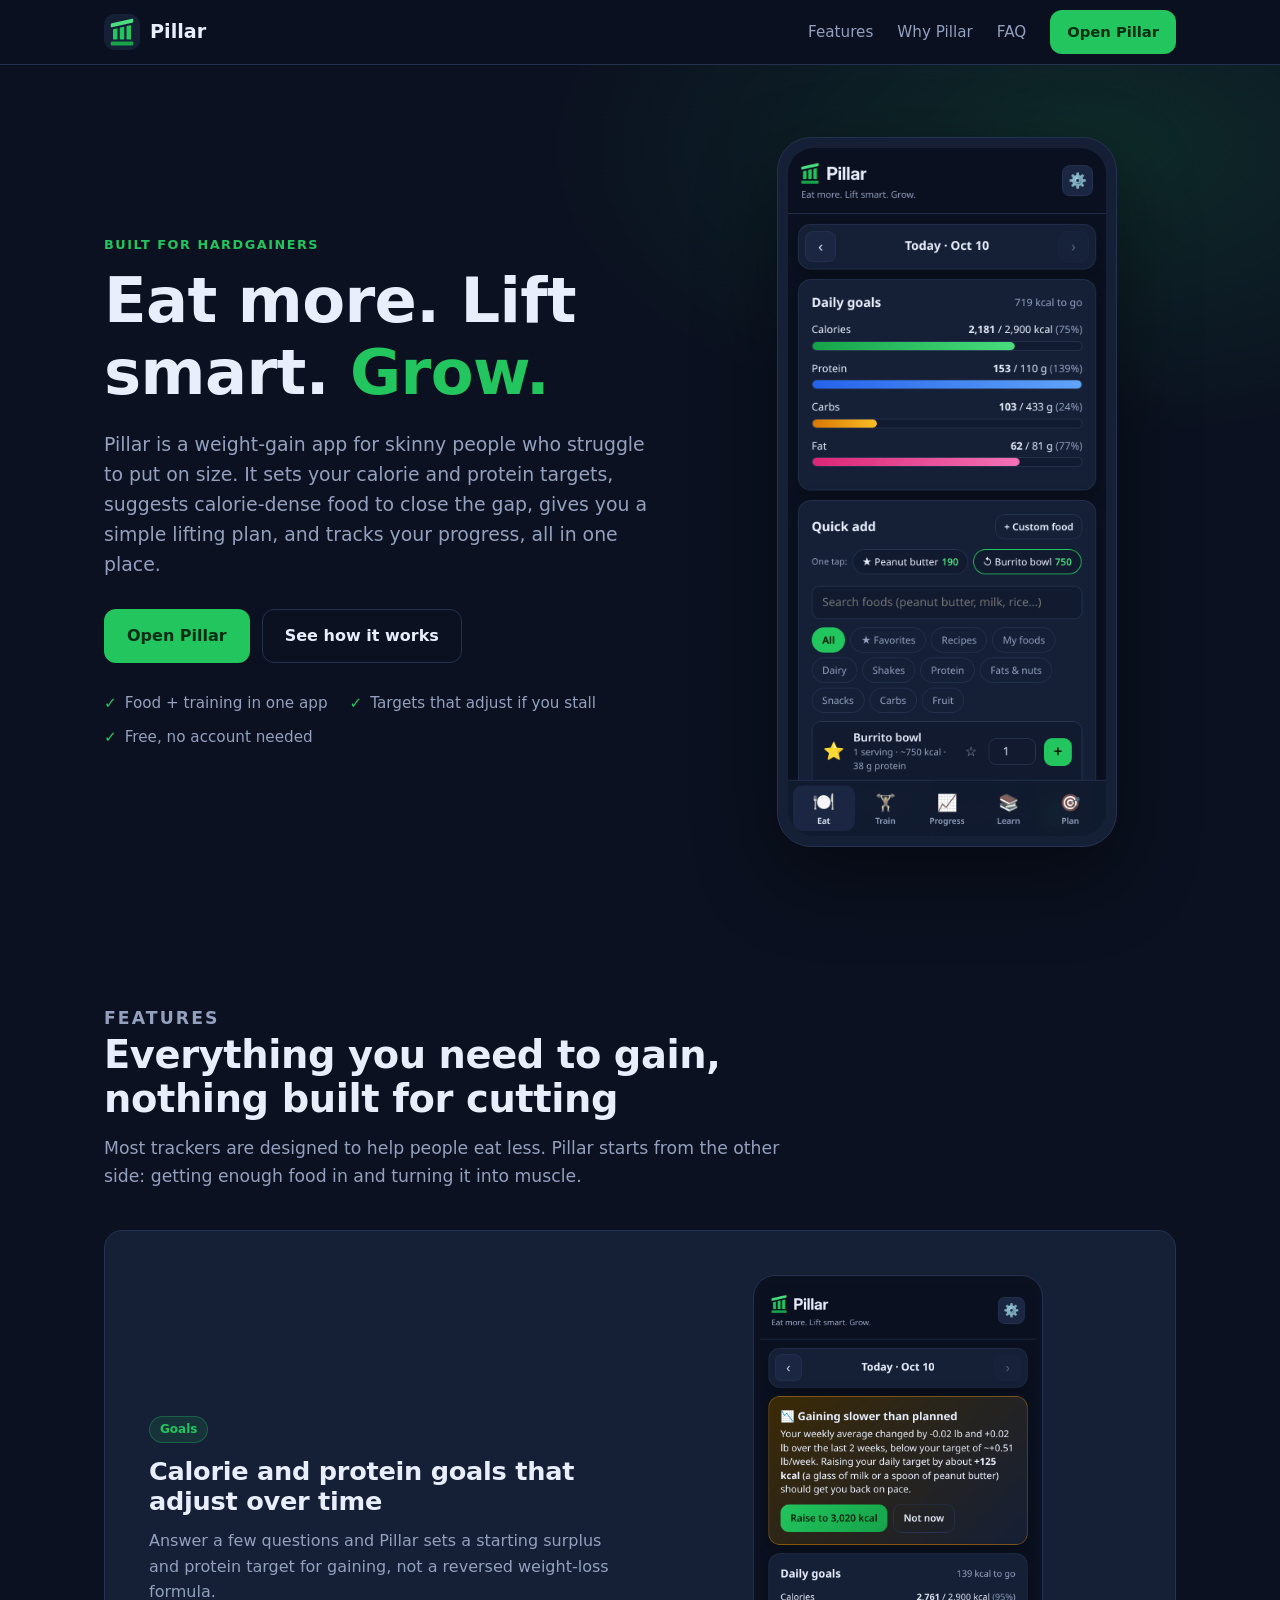
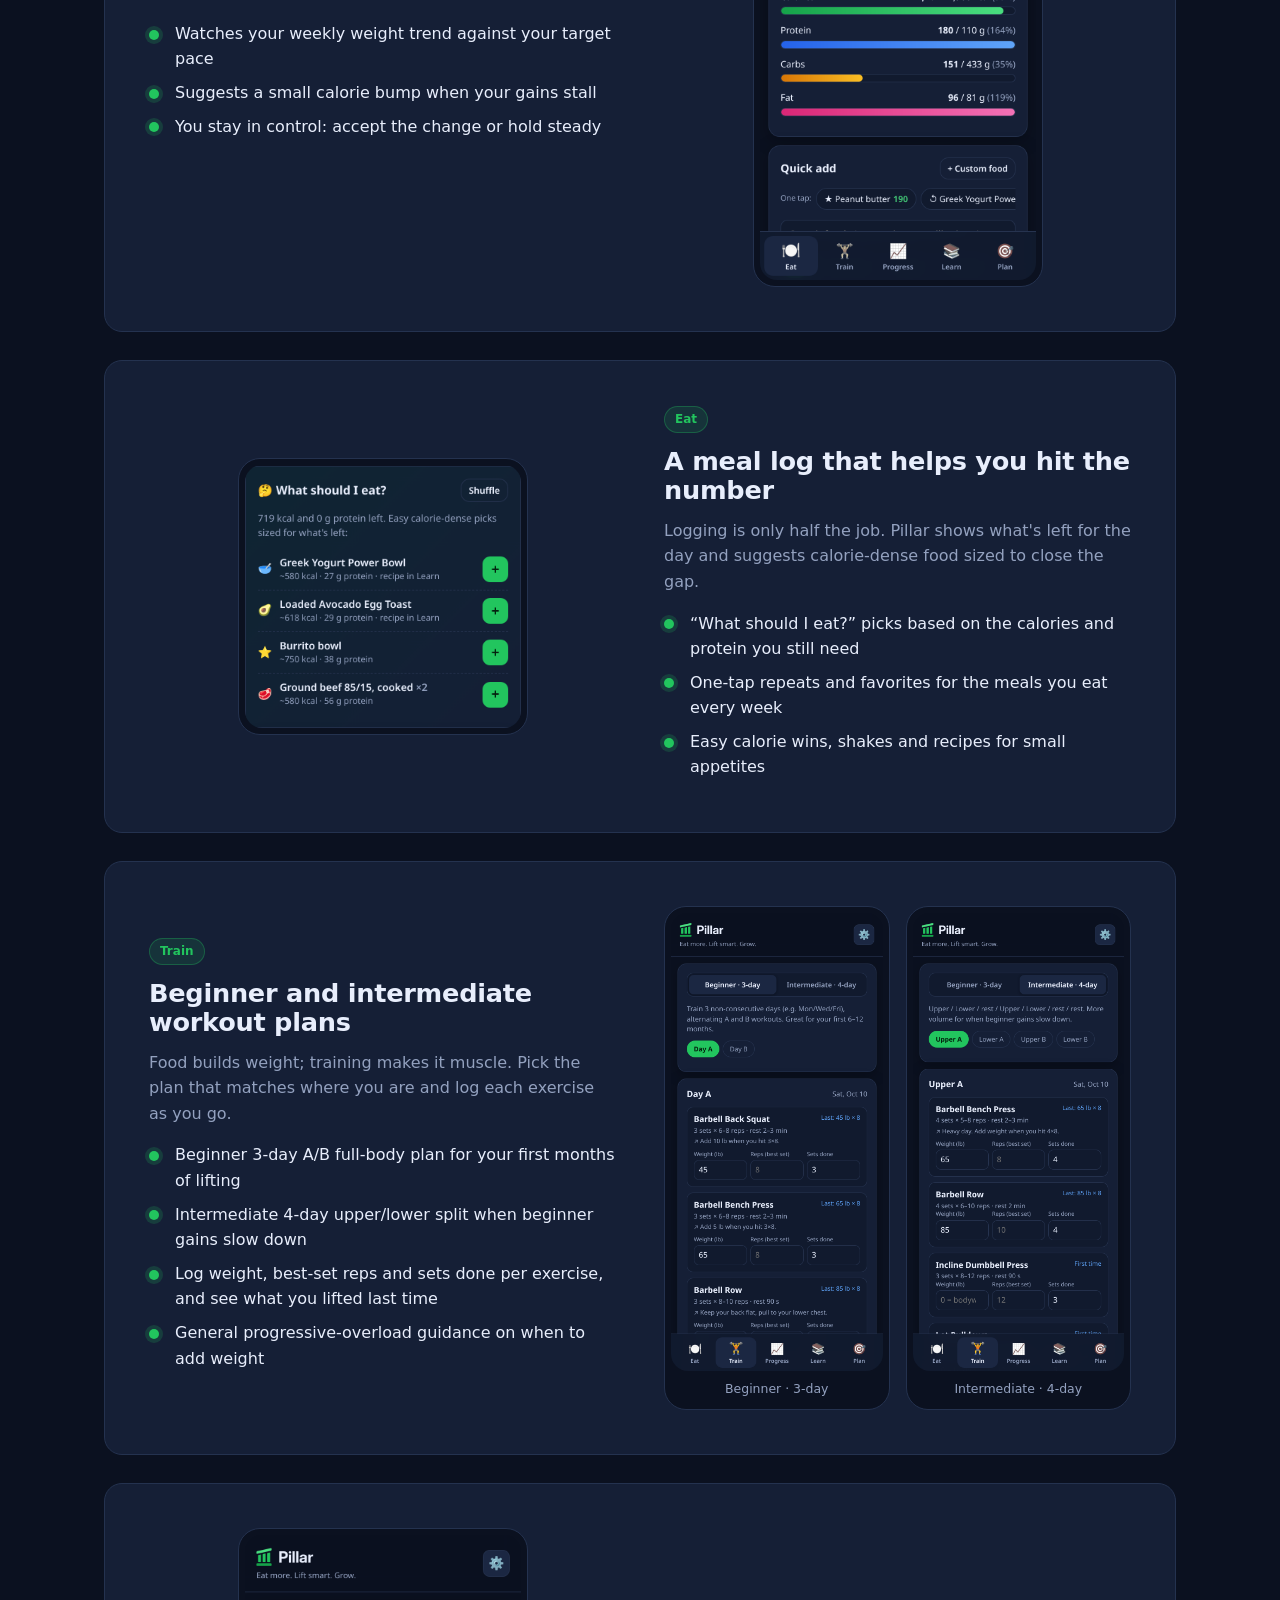
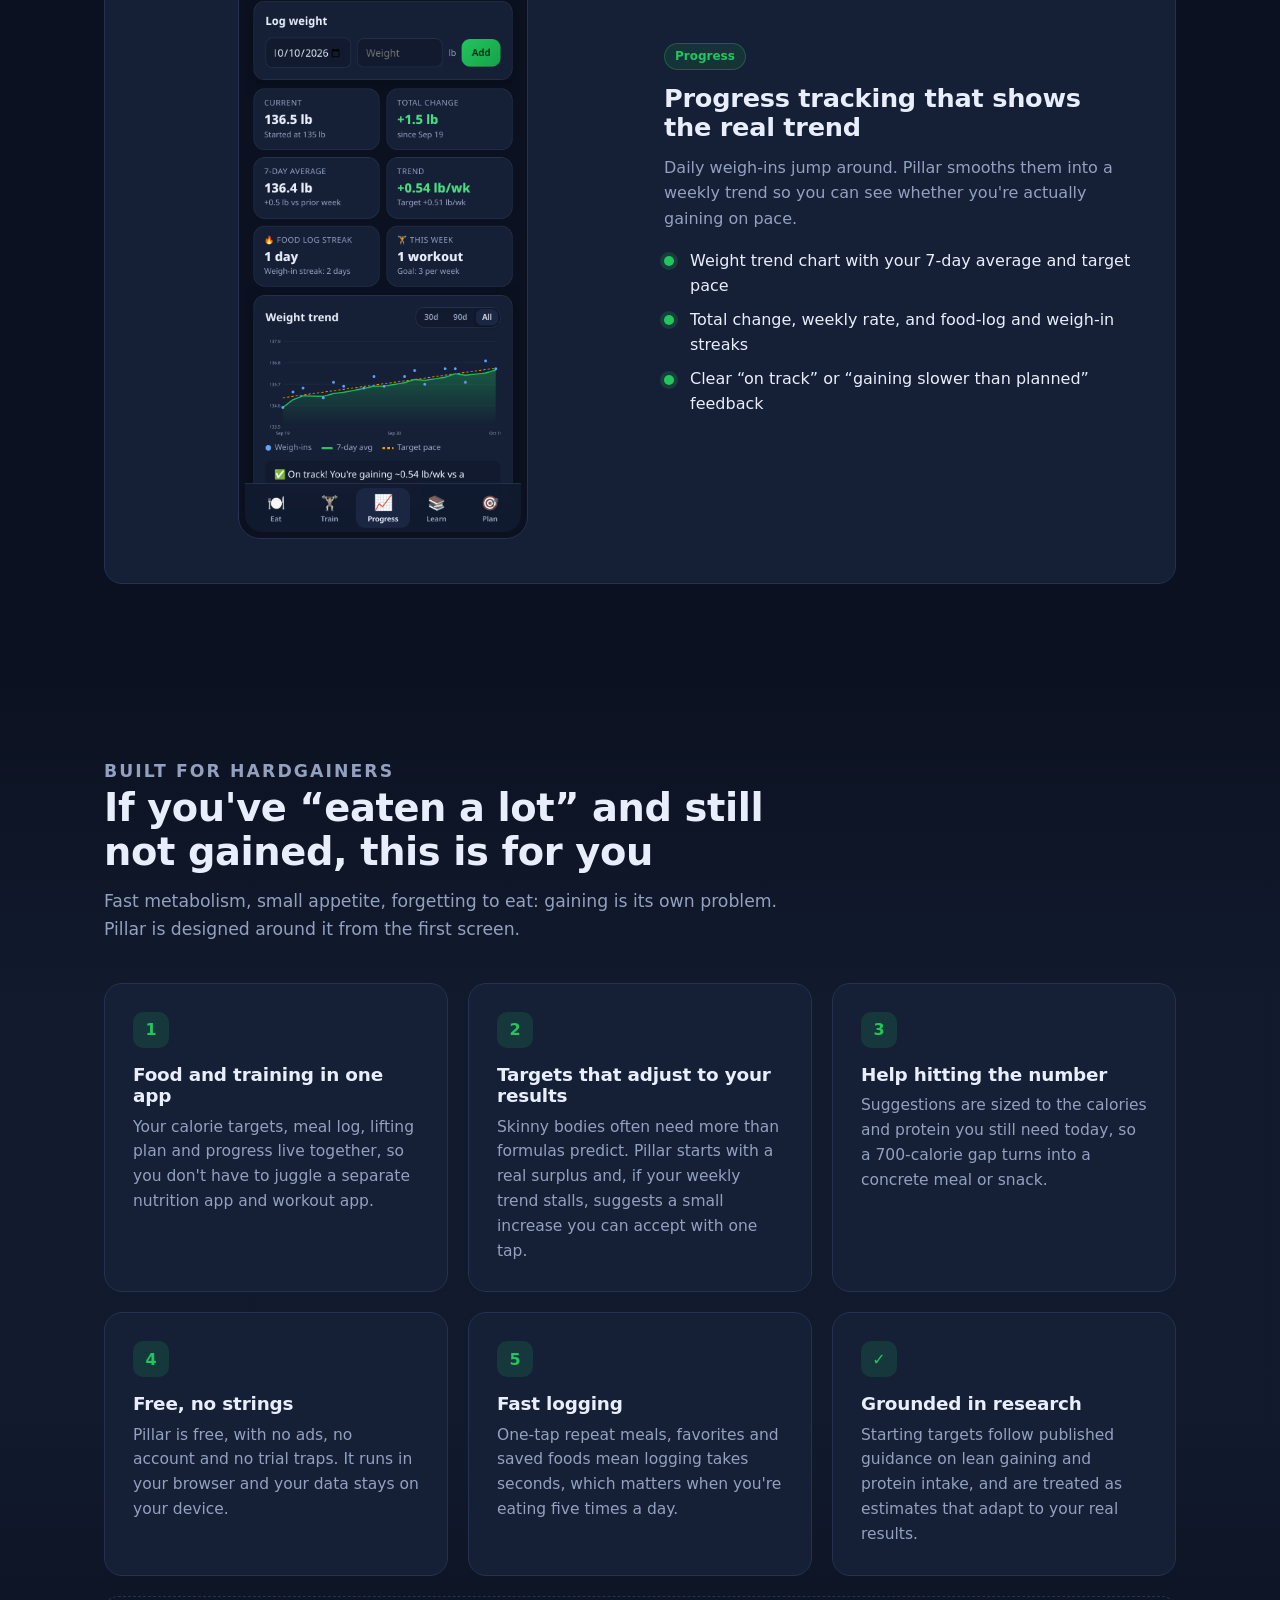
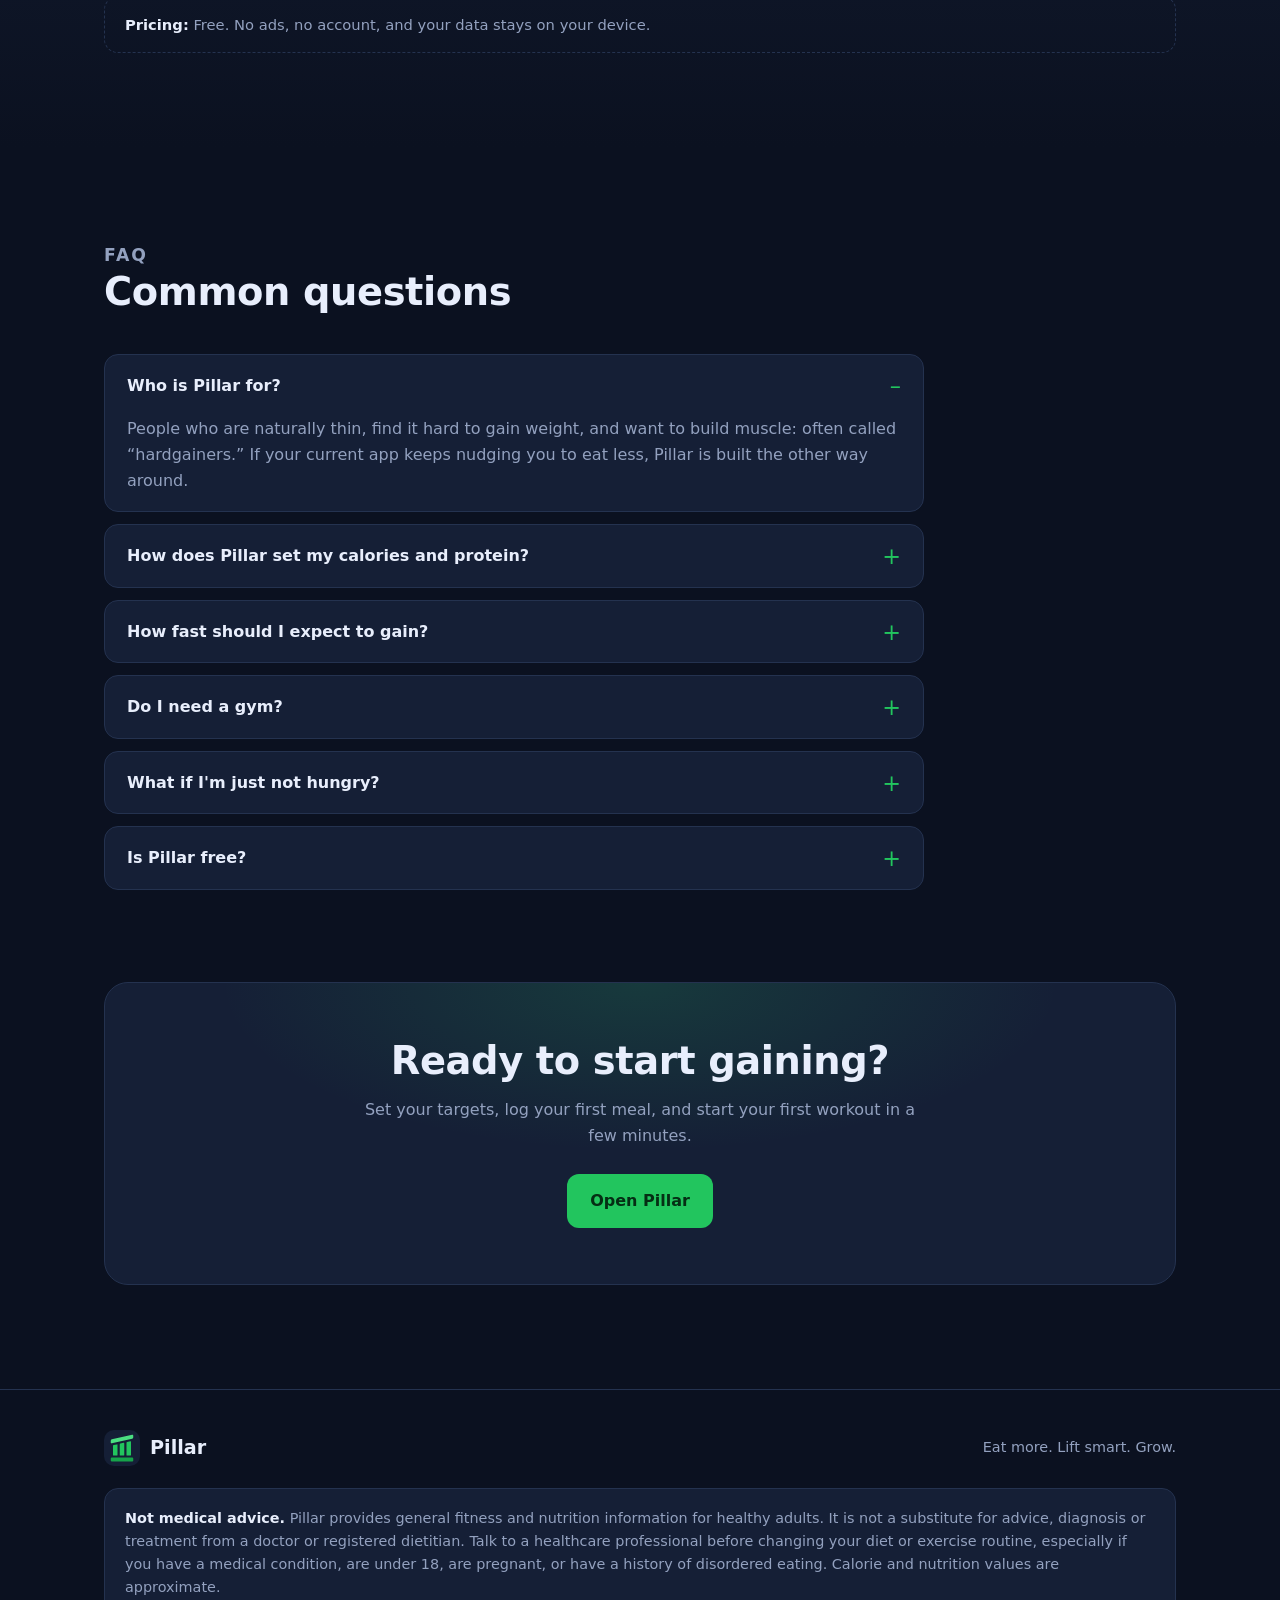
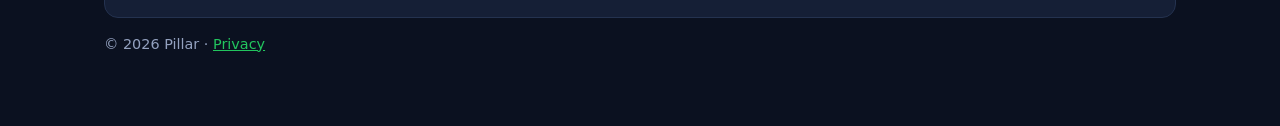
==== index.html @ bc9007da "Publish Pillar landing page, privacy page and offline app" ====
<!DOCTYPE html>
<html lang="en">
<head>
<meta charset="utf-8">
<meta name="viewport" content="width=device-width, initial-scale=1">
<title>Pillar: eat more, lift smart, grow</title>
<meta name="description" content="Pillar is a weight-gain app for skinny people and hardgainers: rising calorie and protein targets, calorie-dense meal ideas, beginner and intermediate workouts, and progress tracking in one place.">
<meta name="theme-color" content="#0b1120">
<link rel="icon" href="./assets/favicon.svg" type="image/svg+xml">
<link rel="icon" href="./assets/favicon-32.png" type="image/png" sizes="32x32">
<link rel="apple-touch-icon" href="./assets/apple-touch-icon-180.png" sizes="180x180">
<style>
  :root {
    --bg: #0b1120; --card: #151f36; --card-2: #1a2642; --line: #24324f;
    --text: #e8eefc; --muted: #93a1bf; --green: #22c55e; --green-d: #16a34a;
    --radius: 18px; --max: 1120px;
  }
  * { box-sizing: border-box; }
  html { scroll-behavior: smooth; }
  body {
    margin: 0; background: var(--bg); color: var(--text);
    font-family: system-ui, -apple-system, "Segoe UI", Roboto, "Helvetica Neue", Arial, "Noto Sans", sans-serif;
    line-height: 1.6; -webkit-font-smoothing: antialiased;
  }
  img { max-width: 100%; display: block; }
  a { color: var(--green); }
  .wrap { max-width: var(--max); margin: 0 auto; padding: 0 24px; }
  .muted { color: var(--muted); }
  .eyebrow { color: var(--green); font-weight: 700; font-size: .8rem; letter-spacing: .12em; text-transform: uppercase; margin: 0 0 10px; }
  h1, h2, h3 { line-height: 1.15; margin: 0; letter-spacing: -.01em; }
  h2 { font-size: clamp(1.7rem, 3.4vw, 2.4rem); }
  section { padding: 80px 0; }
  .section-head { max-width: 680px; margin-bottom: 40px; }
  .section-head p { color: var(--muted); font-size: 1.08rem; margin: 14px 0 0; }

  /* Nav */
  .nav { position: sticky; top: 0; z-index: 10; background: rgba(11,17,32,.88); backdrop-filter: blur(8px); border-bottom: 1px solid var(--line); }
  .nav .wrap { display: flex; align-items: center; justify-content: space-between; height: 64px; gap: 16px; }
  .brand { display: flex; align-items: center; gap: 10px; color: var(--text); text-decoration: none; font-weight: 800; font-size: 1.2rem; }
  .brand img { width: 36px; height: 36px; border-radius: 10px; background: var(--card); color: transparent; overflow: hidden; font-size: 0; }
  .nav-links { display: flex; gap: 24px; align-items: center; }
  .nav-links a { color: var(--muted); text-decoration: none; font-size: .95rem; }
  .nav-links a:hover { color: var(--text); }

  /* Buttons */
  .btn { display: inline-block; padding: 13px 22px; border-radius: 12px; font-weight: 700; text-decoration: none; border: 1px solid transparent; transition: background .15s, border-color .15s; }
  .btn-primary { background: var(--green); color: #052e14; }
  .btn-primary:hover { background: var(--green-d); color: #ecfdf3; }
  .btn-ghost { border-color: var(--line); color: var(--text); background: transparent; }
  .btn-ghost:hover { border-color: var(--muted); }
  .nav .btn { padding: 9px 16px; font-size: .92rem; }
  .nav-links a.btn-primary { color: #052e14; }
  .nav-links a.btn-primary:hover { color: #ecfdf3; }

  /* Hero */
  .hero { padding: 72px 0 64px; background: radial-gradient(900px 480px at 85% 10%, rgba(34,197,94,.14), transparent 60%); }
  .hero .wrap { display: grid; grid-template-columns: 1.1fr .9fr; gap: 56px; align-items: center; }
  .hero h1 { font-size: clamp(2.3rem, 5.2vw, 3.9rem); font-weight: 800; }
  .hero h1 span { color: var(--green); }
  .hero .lead { font-size: 1.18rem; color: var(--muted); margin: 20px 0 30px; max-width: 560px; }
  .cta-row { display: flex; gap: 12px; flex-wrap: wrap; }
  .hero-points { list-style: none; padding: 0; margin: 28px 0 0; display: flex; flex-wrap: wrap; gap: 10px 22px; color: var(--muted); font-size: .95rem; }
  .hero-points li::before { content: "✓"; color: var(--green); font-weight: 800; margin-right: 8px; }
  .phone { background: var(--card); border: 1px solid var(--line); border-radius: 34px; padding: 10px; box-shadow: 0 30px 80px rgba(0,0,0,.45); max-width: 340px; margin: 0 auto; }
  .phone img { border-radius: 26px; width: 100%; height: auto; }

  /* Features */
  .features { display: grid; gap: 28px; }
  .feature { display: grid; grid-template-columns: 1fr 1fr; gap: 48px; align-items: center; background: var(--card); border: 1px solid var(--line); border-radius: var(--radius); padding: 44px; }
  .feature:nth-child(even) .feature-media { order: -1; }
  .feature h3 { font-size: 1.6rem; margin-bottom: 12px; }
  .feature p { color: var(--muted); margin: 0 0 16px; }
  .feature ul { margin: 0; padding: 0; list-style: none; }
  .feature li { padding-left: 26px; position: relative; margin: 8px 0; }
  .feature li::before { content: ""; position: absolute; left: 0; top: .55em; width: 10px; height: 10px; border-radius: 50%; background: var(--green); box-shadow: 0 0 0 4px rgba(34,197,94,.18); }
  .feature-media { display: flex; justify-content: center; gap: 16px; }
  .shot { background: var(--bg); border: 1px solid var(--line); border-radius: 22px; padding: 6px; max-width: 290px; width: 100%; }
  .shot img { border-radius: 17px; width: 100%; height: auto; }
  .shot.pair { max-width: 230px; }
  .shot figcaption { font-size: .78rem; color: var(--muted); text-align: center; padding: 8px 4px 4px; }
  .tag { display: inline-block; font-size: .75rem; font-weight: 700; color: var(--green); background: rgba(34,197,94,.12); border: 1px solid rgba(34,197,94,.3); padding: 3px 10px; border-radius: 999px; margin-bottom: 14px; }

  /* Hardgainers */
  .why { background: linear-gradient(180deg, transparent, rgba(21,31,54,.6) 30%, rgba(21,31,54,.6) 70%, transparent); }
  .grid-why { display: grid; grid-template-columns: repeat(3, 1fr); gap: 20px; }
  .why-card { background: var(--card); border: 1px solid var(--line); border-radius: var(--radius); padding: 28px; }
  .why-card .num { width: 36px; height: 36px; border-radius: 10px; display: grid; place-items: center; background: rgba(34,197,94,.14); color: var(--green); font-weight: 800; margin-bottom: 16px; }
  .why-card h3 { font-size: 1.15rem; margin-bottom: 8px; }
  .why-card p { color: var(--muted); margin: 0; font-size: .97rem; }
  .why-card.wide { grid-column: span 1; }
  .callout { margin-top: 20px; border: 1px dashed var(--line); border-radius: 14px; padding: 16px 20px; color: var(--muted); font-size: .92rem; }
  .callout strong { color: var(--text); }

  /* FAQ */
  .faq { max-width: 820px; }
  details { background: var(--card); border: 1px solid var(--line); border-radius: 14px; padding: 0 22px; margin-bottom: 12px; }
  summary { cursor: pointer; list-style: none; padding: 18px 28px 18px 0; font-weight: 700; position: relative; }
  summary::-webkit-details-marker { display: none; }
  summary::after { content: "+"; position: absolute; right: 0; top: 14px; color: var(--green); font-size: 1.4rem; font-weight: 400; }
  details[open] summary::after { content: "–"; }
  details p { color: var(--muted); margin: 0 0 18px; }

  /* CTA + footer */
  .cta-band { text-align: center; background: var(--card); border: 1px solid var(--line); border-radius: 24px; padding: 56px 24px; background-image: radial-gradient(600px 240px at 50% 0%, rgba(34,197,94,.16), transparent 70%); }
  .cta-band p { color: var(--muted); max-width: 560px; margin: 14px auto 26px; }
  footer { border-top: 1px solid var(--line); padding: 40px 0 56px; margin-top: 24px; color: var(--muted); font-size: .9rem; }
  .foot-top { display: flex; justify-content: space-between; align-items: center; gap: 20px; flex-wrap: wrap; margin-bottom: 22px; }
  .disclaimer { background: var(--card); border: 1px solid var(--line); border-radius: 14px; padding: 18px 20px; }
  .disclaimer strong { color: var(--text); }

  /* Responsive */
  @media (max-width: 960px) {
    .hero .wrap { grid-template-columns: 1fr; gap: 40px; }
    .feature { grid-template-columns: 1fr; padding: 32px; gap: 32px; }
    .feature:nth-child(even) .feature-media { order: 0; }
    .grid-why { grid-template-columns: 1fr 1fr; }
  }
  @media (max-width: 640px) {
    section { padding: 56px 0; }
    .wrap { padding: 0 18px; }
    .nav-links a:not(.btn) { display: none; }
    .hero { padding: 44px 0 40px; }
    .feature { padding: 22px; }
    .grid-why { grid-template-columns: 1fr; }
    .shot.pair { max-width: 48%; }
    .feature-media { gap: 10px; }
    .cta-row .btn { flex: 1 1 auto; text-align: center; }
  }
</style>
</head>
<body>

<header class="nav">
  <div class="wrap">
    <a class="brand" href="#top"><img src="./assets/logo.svg" alt="" width="36" height="36">Pillar</a>
    <nav class="nav-links" aria-label="Main">
      <a href="#features">Features</a>
      <a href="#hardgainers">Why Pillar</a>
      <a href="#faq">FAQ</a>
      <a class="btn btn-primary" href="./app/">Open Pillar</a>
    </nav>
  </div>
</header>

<main id="top">
  <section class="hero">
    <div class="wrap">
      <div>
        <p class="eyebrow">Built for hardgainers</p>
        <h1>Eat more. Lift smart. <span>Grow.</span></h1>
        <p class="lead">Pillar is a weight-gain app for skinny people who struggle to put on size. It sets your calorie and protein targets, suggests calorie-dense food to close the gap, gives you a simple lifting plan, and tracks your progress, all in one place.</p>
        <div class="cta-row">
          <a class="btn btn-primary" href="./app/">Open Pillar</a>
          <a class="btn btn-ghost" href="#features">See how it works</a>
        </div>
        <ul class="hero-points">
          <li>Food + training in one app</li>
          <li>Targets that adjust if you stall</li>
          <li>Free, no account needed</li>
        </ul>
      </div>
      <div class="phone">
        <img src="./screenshots/02-eat.png" alt="Pillar Eat screen showing daily calorie, protein, carb and fat goals with one-tap quick add" width="780" height="1688">
      </div>
    </div>
  </section>

  <section id="features">
    <div class="wrap">
      <div class="section-head">
        <p class="eyebrow">Features</p>
        <h2>Everything you need to gain, nothing built for cutting</h2>
        <p>Most trackers are designed to help people eat less. Pillar starts from the other side: getting enough food in and turning it into muscle.</p>
      </div>

      <div class="features">
        <article class="feature">
          <div>
            <span class="tag">Goals</span>
            <h3>Calorie and protein goals that adjust over time</h3>
            <p>Answer a few questions and Pillar sets a starting surplus and protein target for gaining, not a reversed weight-loss formula.</p>
            <ul>
              <li>Watches your weekly weight trend against your target pace</li>
              <li>Suggests a small calorie bump when your gains stall</li>
              <li>You stay in control: accept the change or hold steady</li>
            </ul>
          </div>
          <div class="feature-media">
            <figure class="shot" style="margin:0">
              <img src="./screenshots/10-adaptive-suggestion.png" alt="Pillar suggesting a +125 kcal raise to the daily target after gains slowed" width="780" height="1688">
            </figure>
          </div>
        </article>

        <article class="feature">
          <div>
            <span class="tag">Eat</span>
            <h3>A meal log that helps you hit the number</h3>
            <p>Logging is only half the job. Pillar shows what's left for the day and suggests calorie-dense food sized to close the gap.</p>
            <ul>
              <li>“What should I eat?” picks based on the calories and protein you still need</li>
              <li>One-tap repeats and favorites for the meals you eat every week</li>
              <li>Easy calorie wins, shakes and recipes for small appetites</li>
            </ul>
          </div>
          <div class="feature-media">
            <figure class="shot" style="margin:0">
              <img src="./screenshots/02-eat-suggestions.png" alt="Pillar 'What should I eat?' card suggesting calorie-dense meals sized to the 719 kcal left today" width="732" height="696">
            </figure>
          </div>
        </article>

        <article class="feature">
          <div>
            <span class="tag">Train</span>
            <h3>Beginner and intermediate workout plans</h3>
            <p>Food builds weight; training makes it muscle. Pick the plan that matches where you are and log each exercise as you go.</p>
            <ul>
              <li>Beginner 3-day A/B full-body plan for your first months of lifting</li>
              <li>Intermediate 4-day upper/lower split when beginner gains slow down</li>
              <li>Log weight, best-set reps and sets done per exercise, and see what you lifted last time</li>
              <li>General progressive-overload guidance on when to add weight</li>
            </ul>
          </div>
          <div class="feature-media">
            <figure class="shot pair" style="margin:0">
              <img src="./screenshots/03-train-beginner.png" alt="Pillar beginner 3-day plan, Day A with squat, bench press and row" width="780" height="1688">
              <figcaption>Beginner · 3-day</figcaption>
            </figure>
            <figure class="shot pair" style="margin:0">
              <img src="./screenshots/04-train-intermediate.png" alt="Pillar intermediate 4-day upper/lower plan, Upper A" width="780" height="1688">
              <figcaption>Intermediate · 4-day</figcaption>
            </figure>
          </div>
        </article>

        <article class="feature">
          <div>
            <span class="tag">Progress</span>
            <h3>Progress tracking that shows the real trend</h3>
            <p>Daily weigh-ins jump around. Pillar smooths them into a weekly trend so you can see whether you're actually gaining on pace.</p>
            <ul>
              <li>Weight trend chart with your 7-day average and target pace</li>
              <li>Total change, weekly rate, and food-log and weigh-in streaks</li>
              <li>Clear “on track” or “gaining slower than planned” feedback</li>
            </ul>
          </div>
          <div class="feature-media">
            <figure class="shot" style="margin:0">
              <img src="./screenshots/05-progress.png" alt="Pillar progress screen with current weight, total change, weekly trend and weight chart" width="780" height="1688">
            </figure>
          </div>
        </article>
      </div>
    </div>
  </section>

  <section id="hardgainers" class="why">
    <div class="wrap">
      <div class="section-head">
        <p class="eyebrow">Built for hardgainers</p>
        <h2>If you've “eaten a lot” and still not gained, this is for you</h2>
        <p>Fast metabolism, small appetite, forgetting to eat: gaining is its own problem. Pillar is designed around it from the first screen.</p>
      </div>
      <div class="grid-why">
        <div class="why-card">
          <div class="num">1</div>
          <h3>Food and training in one app</h3>
          <p>Your calorie targets, meal log, lifting plan and progress live together, so you don't have to juggle a separate nutrition app and workout app.</p>
        </div>
        <div class="why-card">
          <div class="num">2</div>
          <h3>Targets that adjust to your results</h3>
          <p>Skinny bodies often need more than formulas predict. Pillar starts with a real surplus and, if your weekly trend stalls, suggests a small increase you can accept with one tap.</p>
        </div>
        <div class="why-card">
          <div class="num">3</div>
          <h3>Help hitting the number</h3>
          <p>Suggestions are sized to the calories and protein you still need today, so a 700-calorie gap turns into a concrete meal or snack.</p>
        </div>
        <div class="why-card">
          <div class="num">4</div>
          <h3>Free, no strings</h3>
          <p>Pillar is free, with no ads, no account and no trial traps. It runs in your browser and your data stays on your device.</p>
        </div>
        <div class="why-card">
          <div class="num">5</div>
          <h3>Fast logging</h3>
          <p>One-tap repeat meals, favorites and saved foods mean logging takes seconds, which matters when you're eating five times a day.</p>
        </div>
        <div class="why-card">
          <div class="num">✓</div>
          <h3>Grounded in research</h3>
          <p>Starting targets follow published guidance on lean gaining and protein intake, and are treated as estimates that adapt to your real results.</p>
        </div>
      </div>
      <p class="callout"><strong>Pricing:</strong> Free. No ads, no account, and your data stays on your device.</p>
    </div>
  </section>

  <section id="faq">
    <div class="wrap">
      <div class="section-head">
        <p class="eyebrow">FAQ</p>
        <h2>Common questions</h2>
      </div>
      <div class="faq">
        <details open>
          <summary>Who is Pillar for?</summary>
          <p>People who are naturally thin, find it hard to gain weight, and want to build muscle: often called “hardgainers.” If your current app keeps nudging you to eat less, Pillar is built the other way around.</p>
        </details>
        <details>
          <summary>How does Pillar set my calories and protein?</summary>
          <p>It estimates your maintenance calories from your details, adds a moderate surplus for gaining, and sets a protein target based on your body weight. These are starting estimates. If your weekly average stalls, Pillar suggests a small increase.</p>
        </details>
        <details>
          <summary>How fast should I expect to gain?</summary>
          <p>A slow, steady gain of roughly 0.25–0.5% of body weight per week is a common target for adding muscle while limiting fat gain. Pillar tracks your trend against the pace you choose.</p>
        </details>
        <details>
          <summary>Do I need a gym?</summary>
          <p>The current beginner and intermediate plans are built around common gym lifts like squats, presses and rows, so the plans currently assume gym access.</p>
        </details>
        <details>
          <summary>What if I'm just not hungry?</summary>
          <p>That's one of the most common problems Pillar is built for. It suggests calorie-dense foods, drinks and easy add-ons sized to what you have left today, so you can hit your goal without forcing huge meals.</p>
        </details>
        <details>
          <summary>Is Pillar free?</summary>
          <p>Yes. Pillar is free, with no ads and no account. It runs in your browser and keeps your data on your device.</p>
        </details>
      </div>
    </div>
  </section>

  <section id="get-started" style="padding-top:0">
    <div class="wrap">
      <div class="cta-band">
        <h2>Ready to start gaining?</h2>
        <p>Set your targets, log your first meal, and start your first workout in a few minutes.</p>
        <a class="btn btn-primary" href="./app/">Open Pillar</a>
      </div>
    </div>
  </section>
</main>

<footer>
  <div class="wrap">
    <div class="foot-top">
      <a class="brand" href="#top"><img src="./assets/logo.svg" alt="" width="36" height="36">Pillar</a>
      <span>Eat more. Lift smart. Grow.</span>
    </div>
    <p class="disclaimer"><strong>Not medical advice.</strong> Pillar provides general fitness and nutrition information for healthy adults. It is not a substitute for advice, diagnosis or treatment from a doctor or registered dietitian. Talk to a healthcare professional before changing your diet or exercise routine, especially if you have a medical condition, are under 18, are pregnant, or have a history of disordered eating. Calorie and nutrition values are approximate.</p>
    <p>© 2026 Pillar · <a href="./privacy.html">Privacy</a></p>
  </div>
</footer>

</body>
</html>
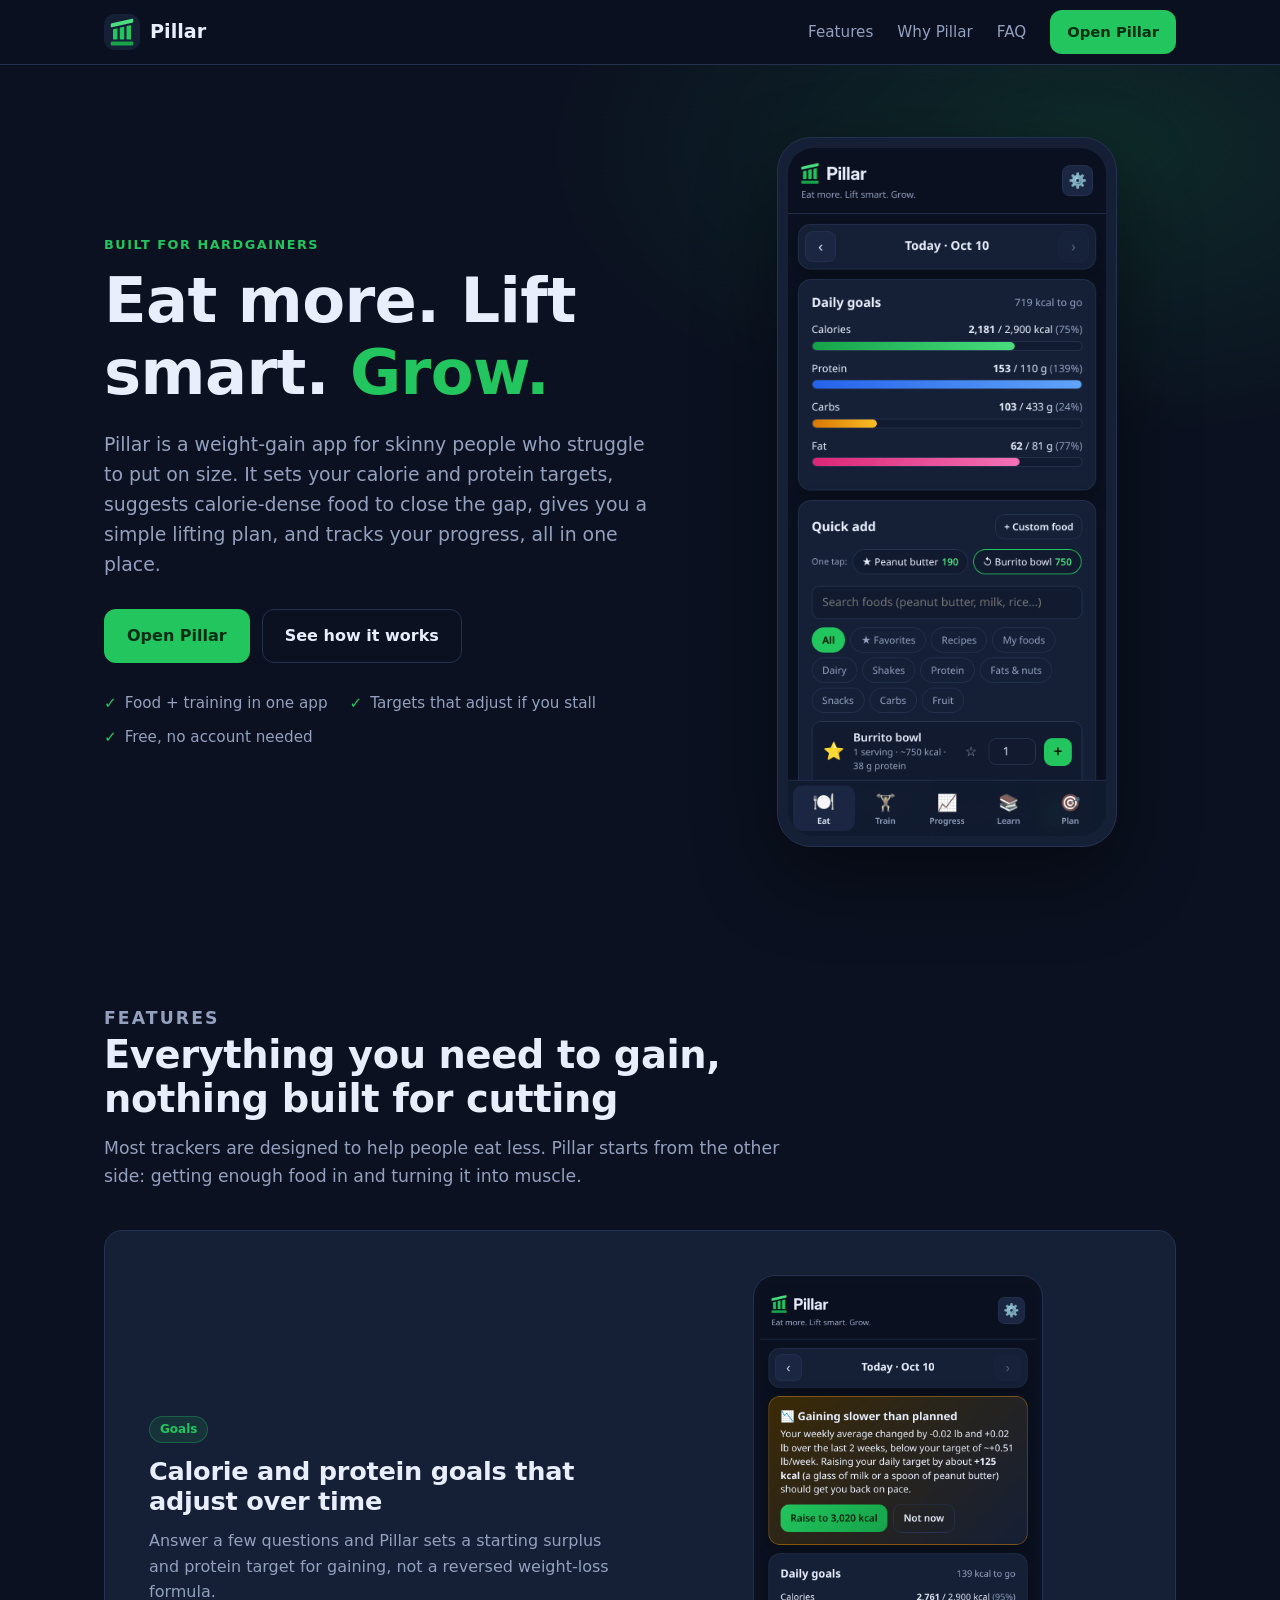
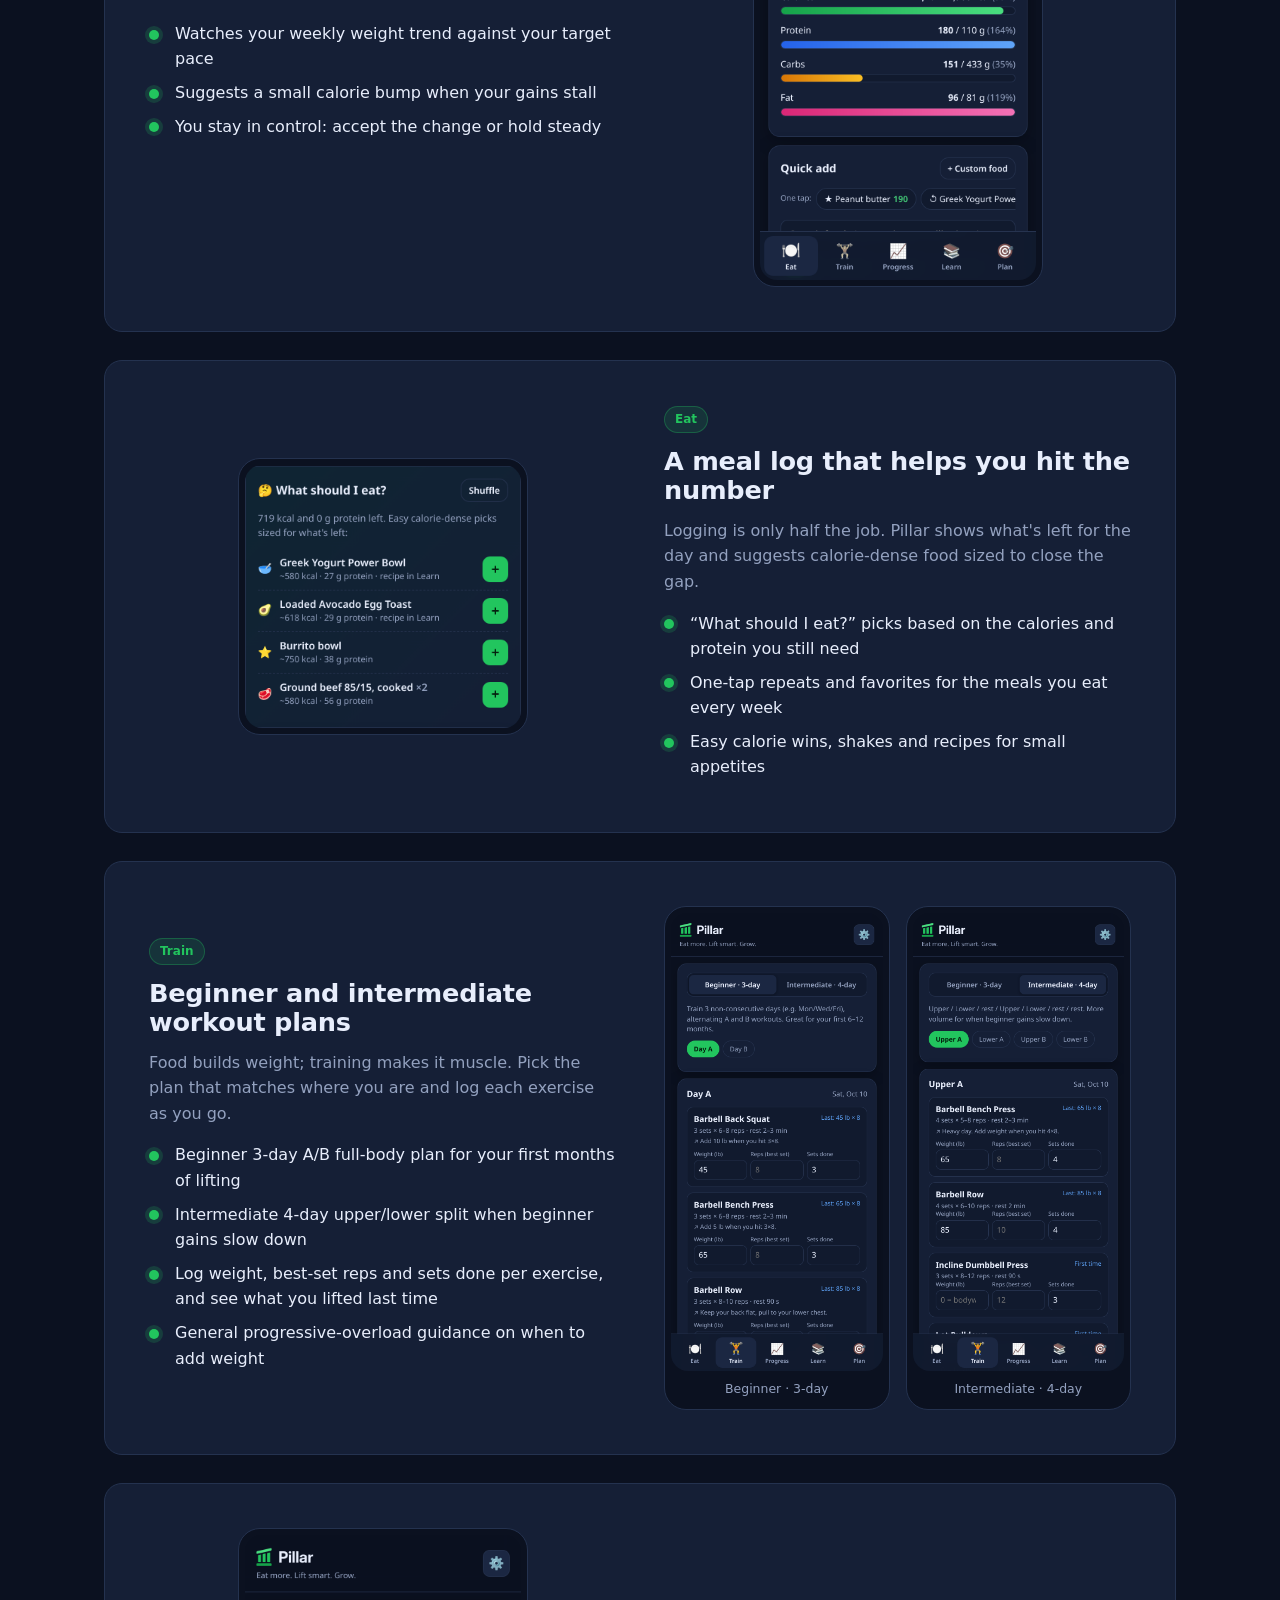
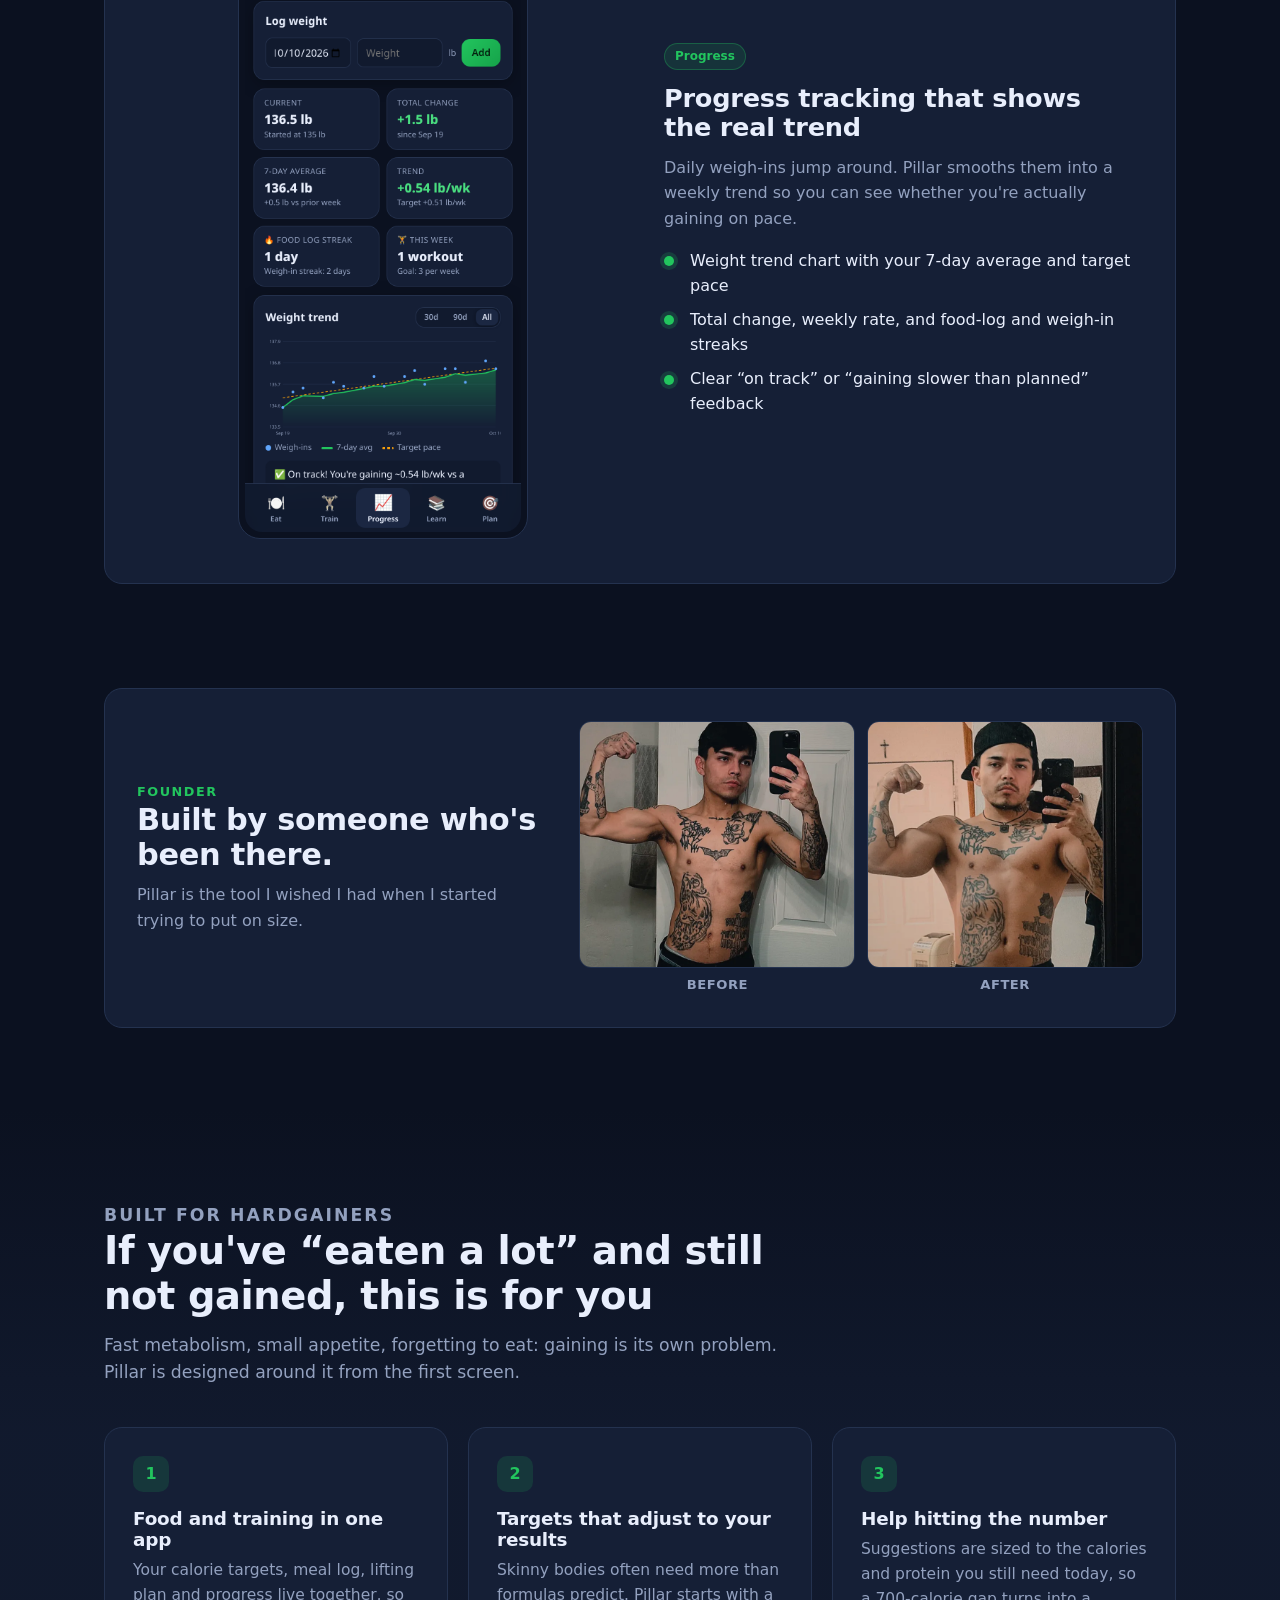
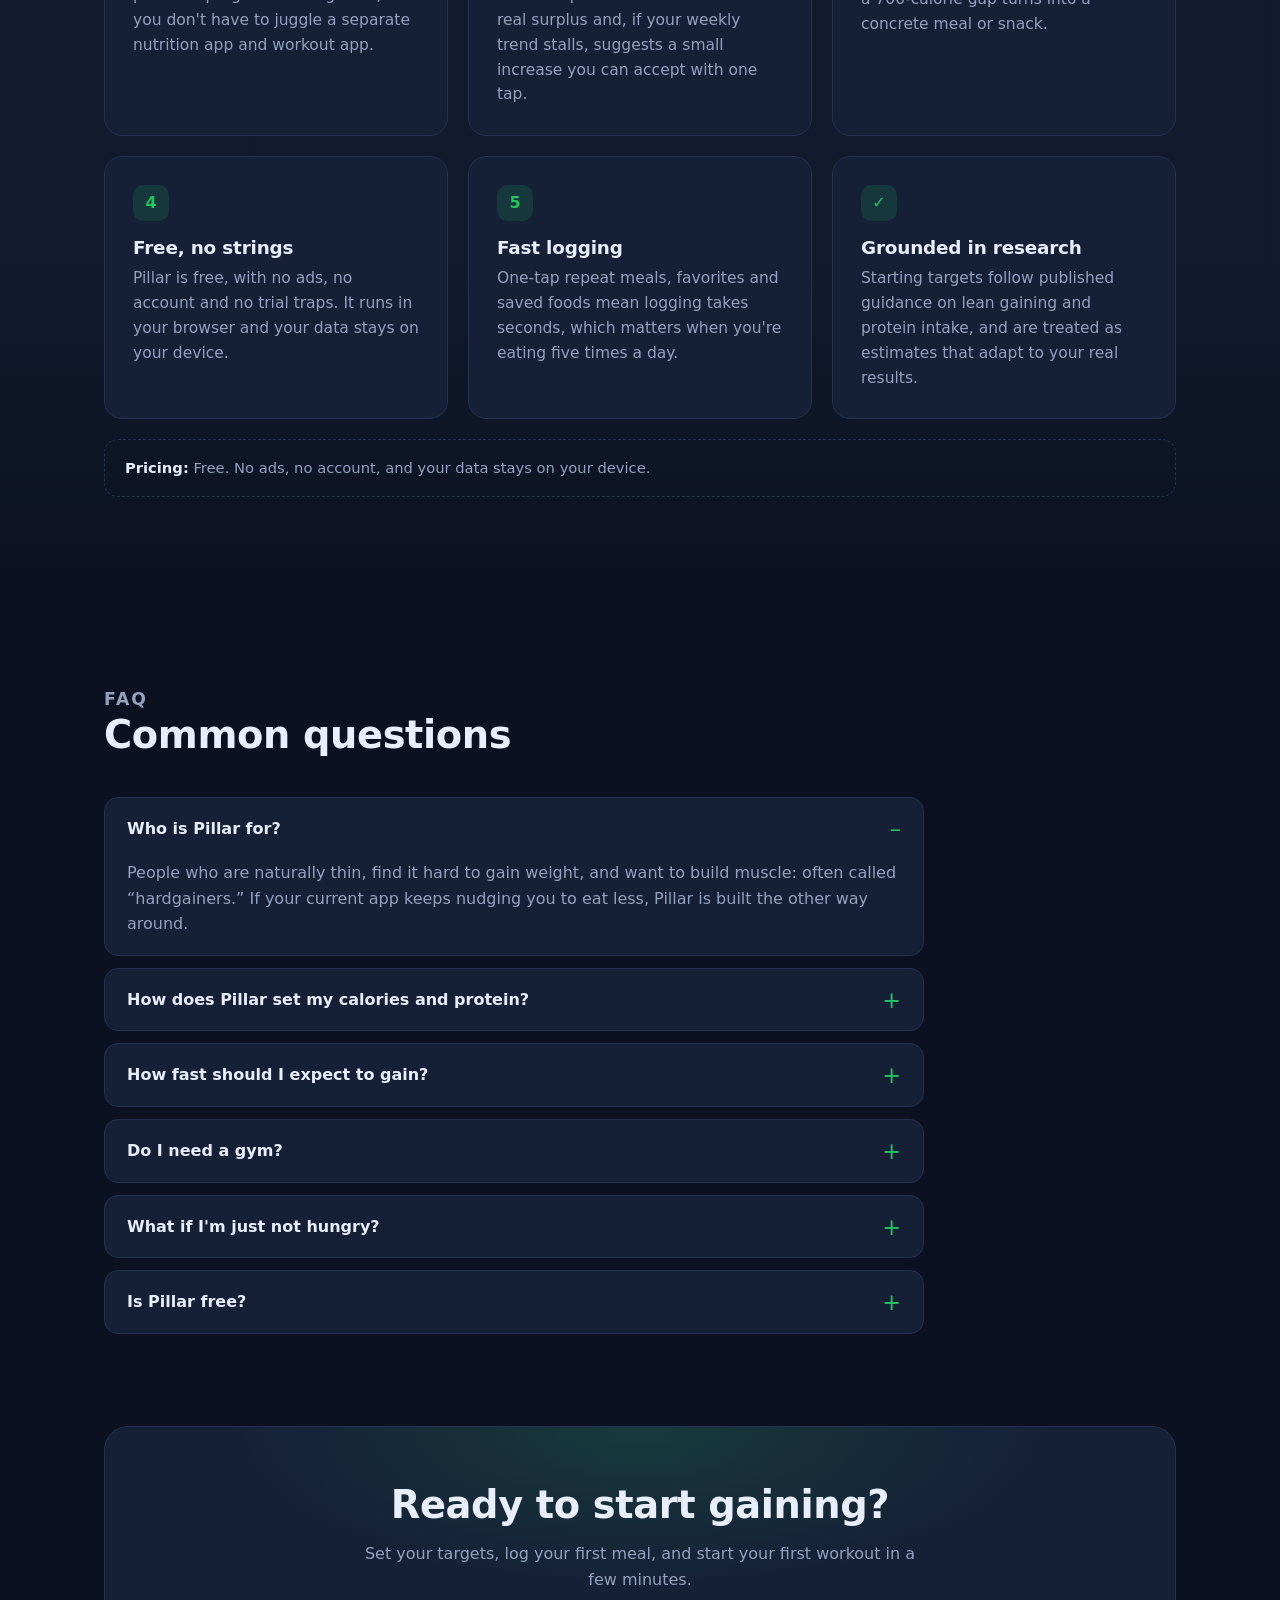
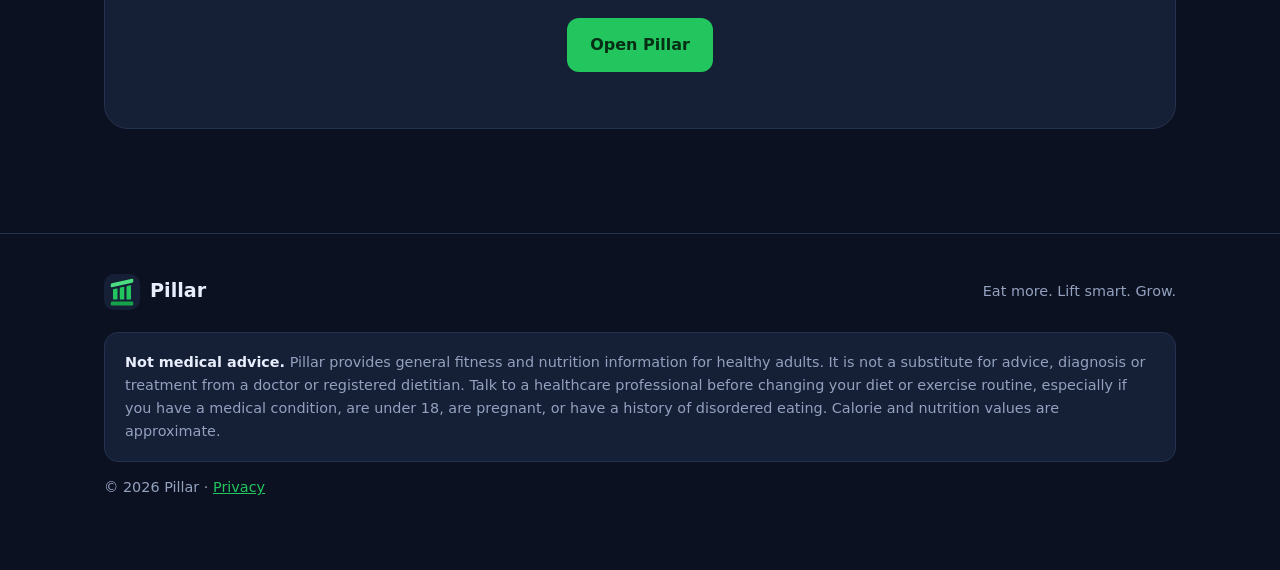
==== commit 2b361014: "Add Founder section with before/after photos" ====
--- a/index.html
+++ b/index.html
@@ -126,6 +126,16 @@
     .feature-media { gap: 10px; }
     .cta-row .btn { flex: 1 1 auto; text-align: center; }
   }
+  /* Founder */
+  .founder { padding-top: 24px; }
+  .founder-inner { display: grid; grid-template-columns: 1fr 1.4fr; gap: 40px; align-items: center; background: var(--card); border: 1px solid var(--line); border-radius: var(--radius); padding: 32px; }
+  .founder-copy h2 { font-size: clamp(1.4rem, 2.6vw, 1.9rem); margin-bottom: 10px; }
+  .founder-copy p { margin: 0; }
+  .founder-photos { display: grid; grid-template-columns: 1fr 1fr; gap: 12px; }
+  .founder-photos figure { margin: 0; }
+  .founder-photos img { width: 100%; height: auto; aspect-ratio: 760 / 680; object-fit: cover; border-radius: 12px; border: 1px solid var(--line); }
+  .founder-photos figcaption { margin-top: 6px; font-size: .82rem; font-weight: 600; color: var(--muted); text-align: center; letter-spacing: .04em; text-transform: uppercase; }
+  @media (max-width: 760px) { .founder-inner { grid-template-columns: 1fr; gap: 20px; padding: 22px; } }
 </style>
 </head>
 <body>
@@ -255,6 +265,34 @@
     </div>
   </section>
 
+  <section id="founder" class="founder">
+    <div class="wrap">
+      <div class="founder-inner">
+        <div class="founder-copy">
+          <p class="eyebrow">Founder</p>
+          <h2>Built by someone who's been there.</h2>
+          <p class="muted">Pillar is the tool I wished I had when I started trying to put on size.</p>
+        </div>
+        <div class="founder-photos">
+          <figure>
+            <picture>
+              <source srcset="./assets/founder/before.webp" type="image/webp">
+              <img src="./assets/founder/before.jpg" alt="The founder before gaining weight" width="760" height="680" loading="lazy" decoding="async">
+            </picture>
+            <figcaption>Before</figcaption>
+          </figure>
+          <figure>
+            <picture>
+              <source srcset="./assets/founder/after.webp" type="image/webp">
+              <img src="./assets/founder/after.jpg" alt="The founder after gaining weight and building muscle" width="760" height="670" loading="lazy" decoding="async">
+            </picture>
+            <figcaption>After</figcaption>
+          </figure>
+        </div>
+      </div>
+    </div>
+  </section>
+
   <section id="hardgainers" class="why">
     <div class="wrap">
       <div class="section-head">
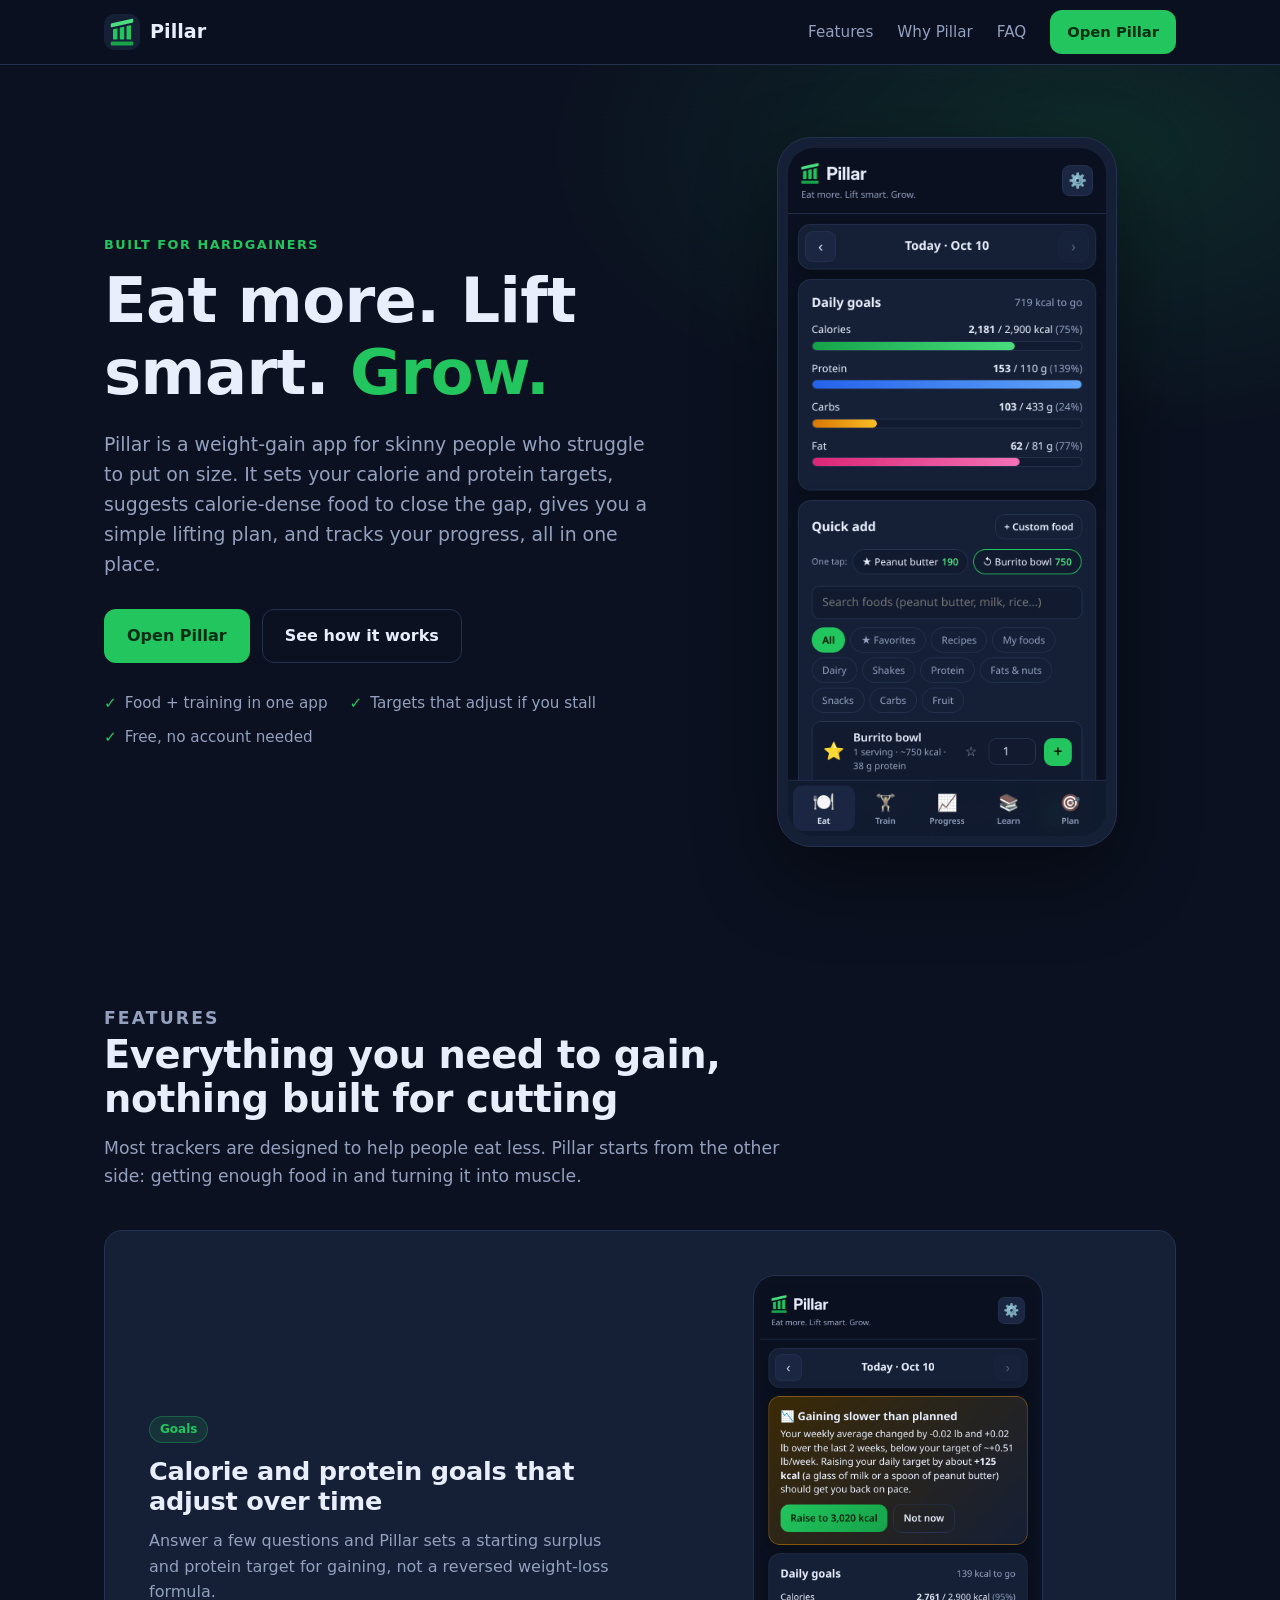
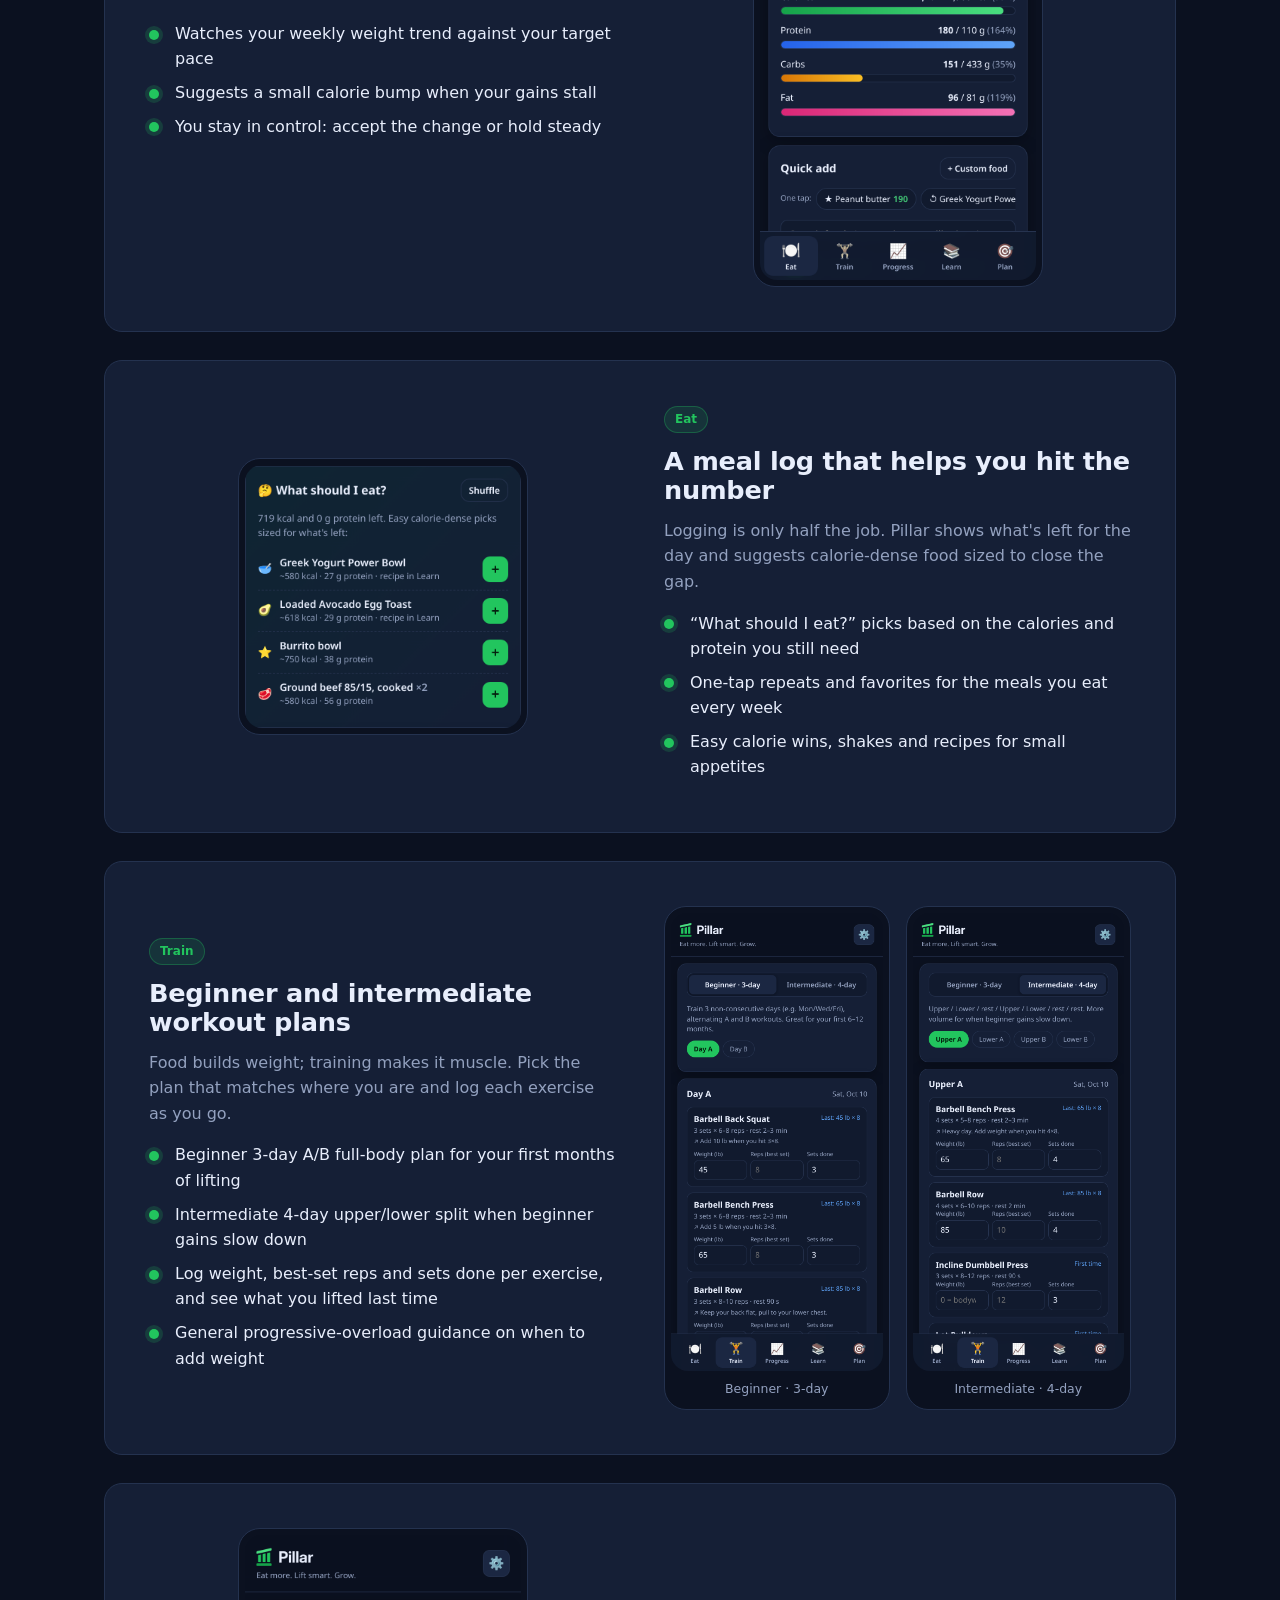
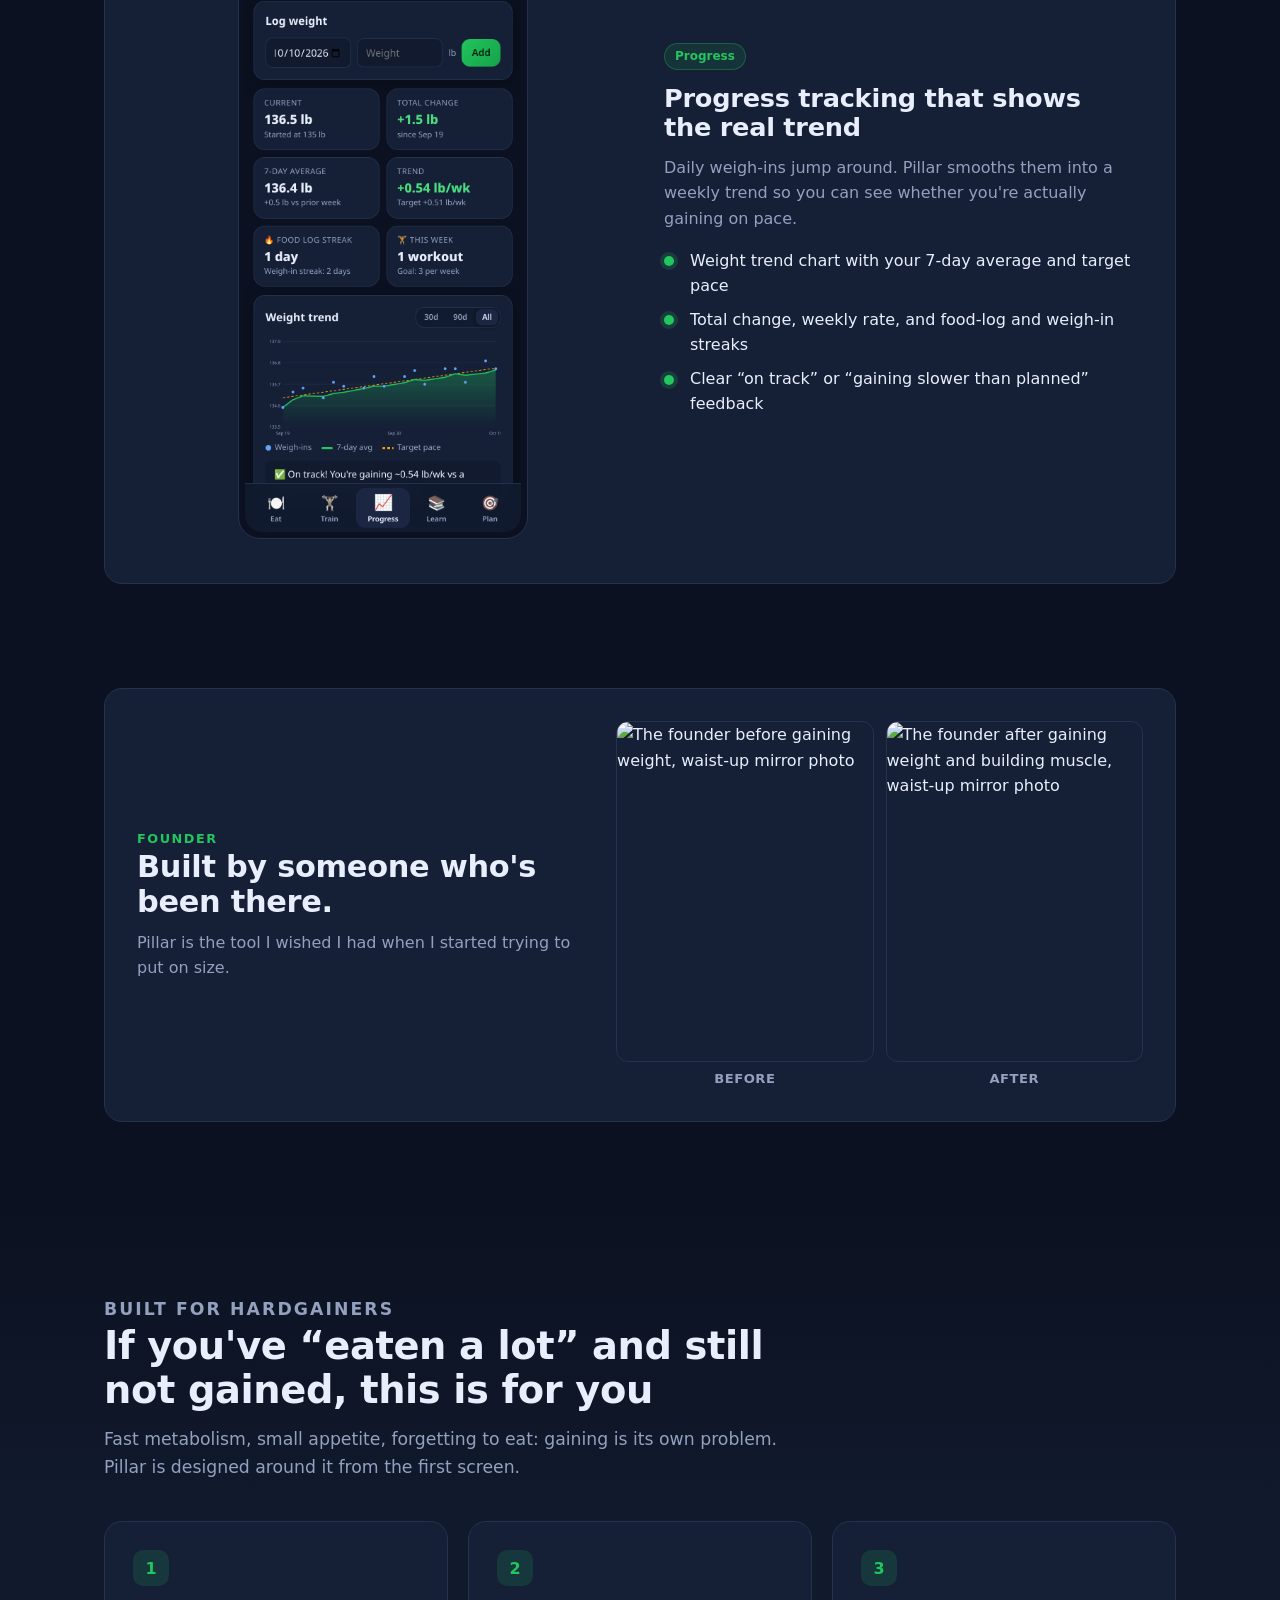
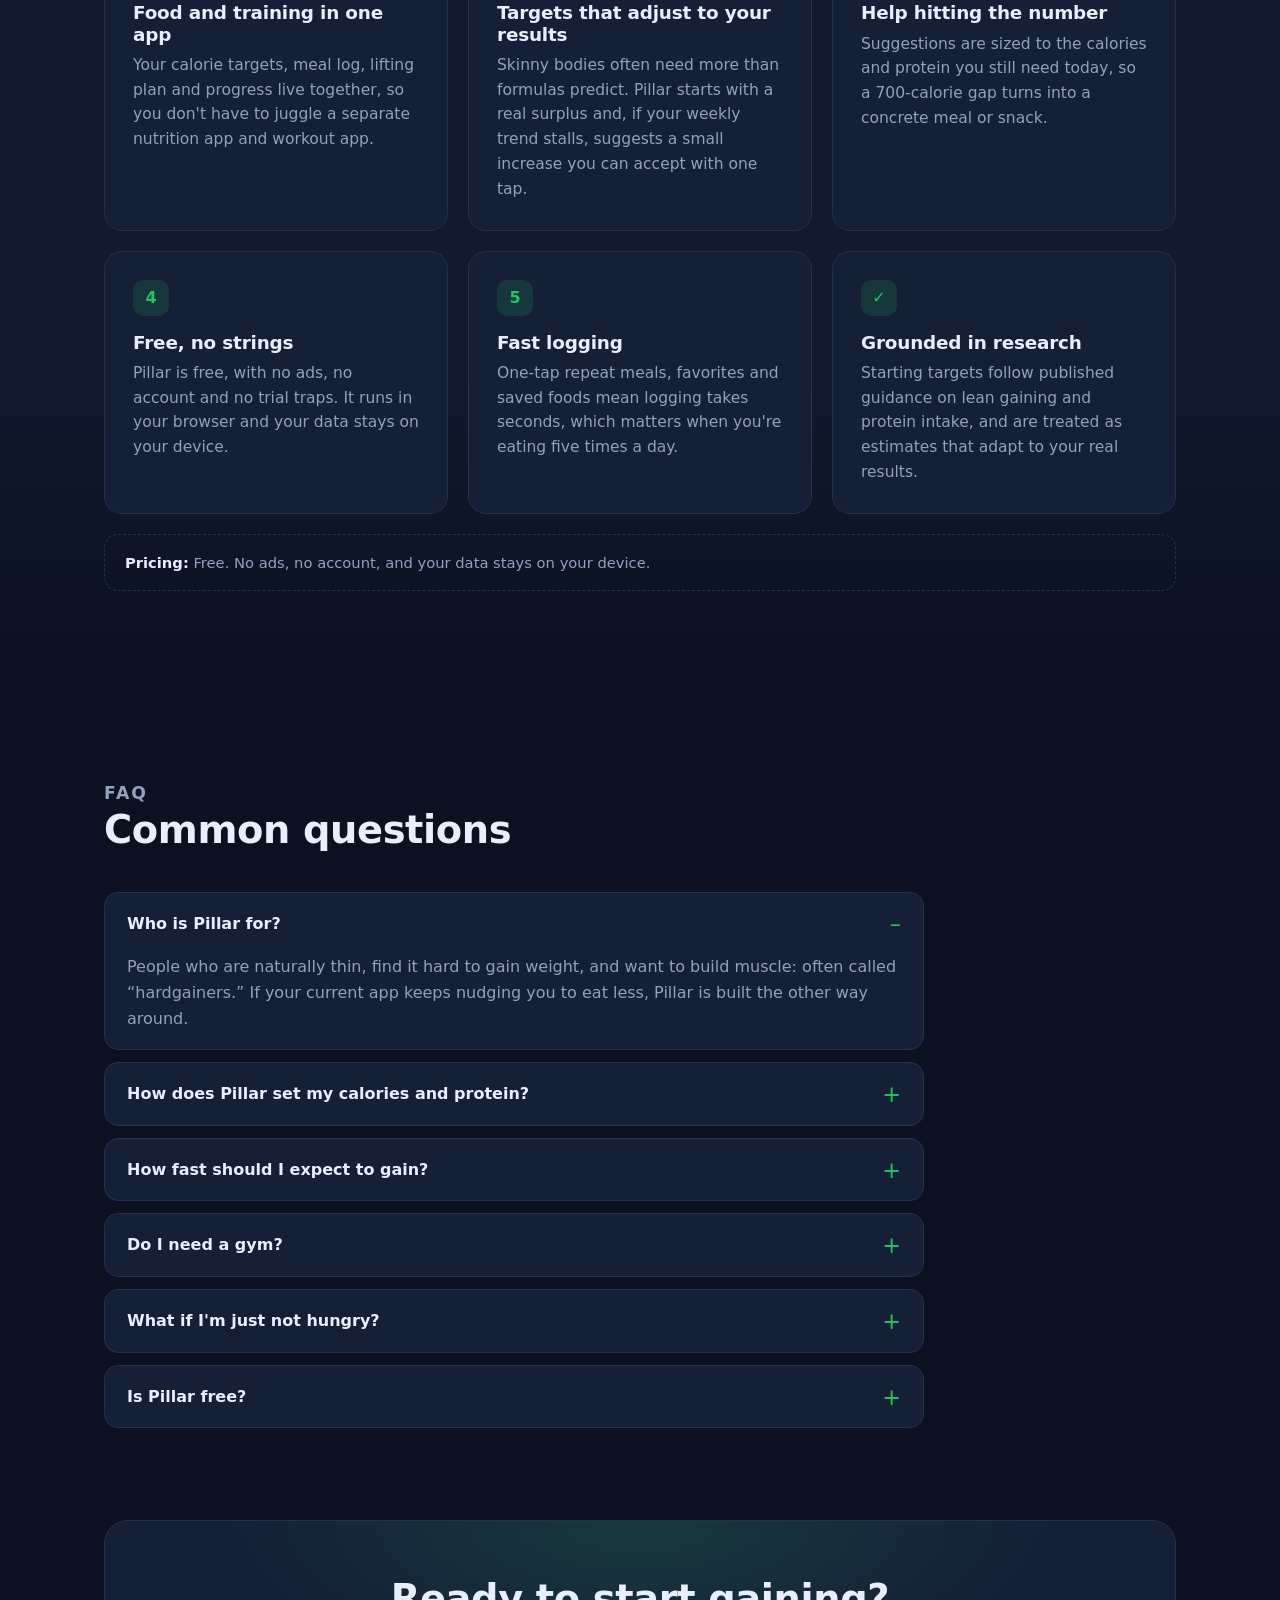
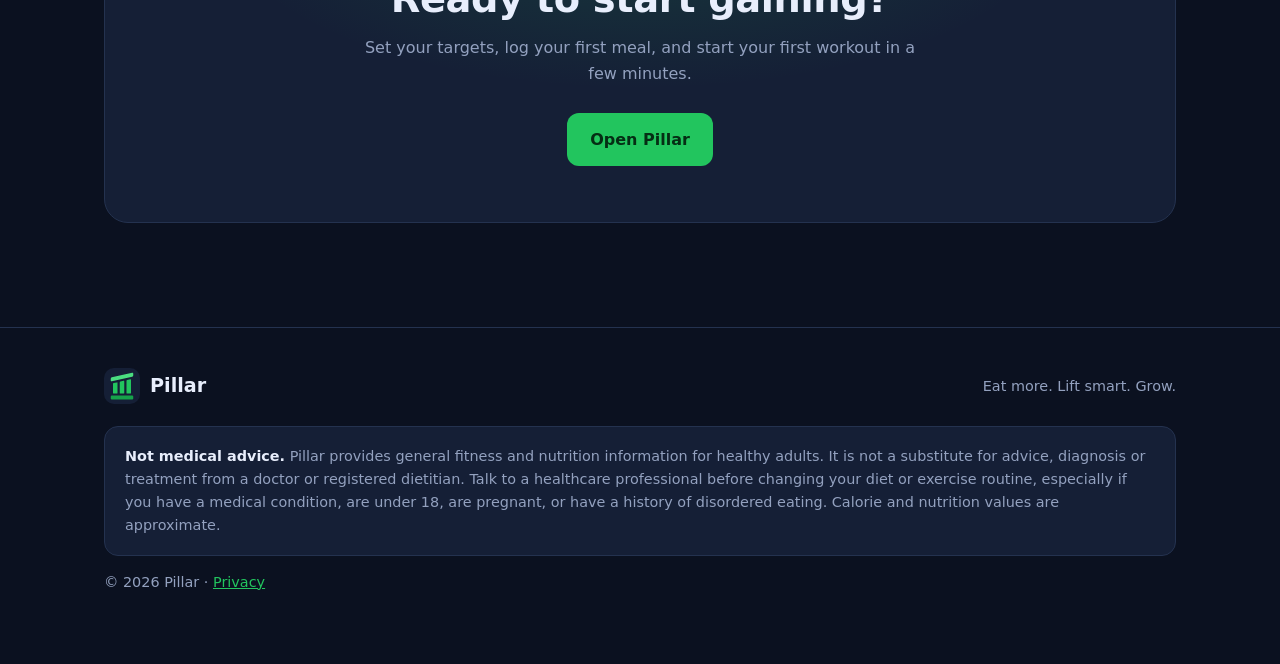
==== commit 58dfea24: "Founder section: replace stacked photo with separate before/after photos" ====
--- a/index.html
+++ b/index.html
@@ -128,14 +128,15 @@
   }
   /* Founder */
   .founder { padding-top: 24px; }
-  .founder-inner { display: grid; grid-template-columns: 1fr 1.4fr; gap: 40px; align-items: center; background: var(--card); border: 1px solid var(--line); border-radius: var(--radius); padding: 32px; }
+  .founder-inner { display: grid; grid-template-columns: 1fr 1.2fr; gap: 40px; align-items: center; background: var(--card); border: 1px solid var(--line); border-radius: var(--radius); padding: 32px; }
   .founder-copy h2 { font-size: clamp(1.4rem, 2.6vw, 1.9rem); margin-bottom: 10px; }
   .founder-copy p { margin: 0; }
   .founder-photos { display: grid; grid-template-columns: 1fr 1fr; gap: 12px; }
   .founder-photos figure { margin: 0; }
-  .founder-photos img { width: 100%; height: auto; aspect-ratio: 760 / 680; object-fit: cover; border-radius: 12px; border: 1px solid var(--line); }
+  .founder-photos img { width: 100%; height: auto; aspect-ratio: 760 / 1007; object-fit: cover; border-radius: 12px; border: 1px solid var(--line); }
   .founder-photos figcaption { margin-top: 6px; font-size: .82rem; font-weight: 600; color: var(--muted); text-align: center; letter-spacing: .04em; text-transform: uppercase; }
   @media (max-width: 760px) { .founder-inner { grid-template-columns: 1fr; gap: 20px; padding: 22px; } }
+  @media (max-width: 560px) { .founder-photos { grid-template-columns: 1fr; gap: 16px; max-width: 340px; margin: 0 auto; width: 100%; } }
 </style>
 </head>
 <body>
@@ -276,15 +277,15 @@
         <div class="founder-photos">
           <figure>
             <picture>
-              <source srcset="./assets/founder/before.webp" type="image/webp">
-              <img src="./assets/founder/before.jpg" alt="The founder before gaining weight" width="760" height="680" loading="lazy" decoding="async">
+              <source srcset="./assets/founder/founder-before.webp" type="image/webp">
+              <img src="./assets/founder/founder-before.jpg" alt="The founder before gaining weight, waist-up mirror photo" width="760" height="1007" loading="lazy" decoding="async">
             </picture>
             <figcaption>Before</figcaption>
           </figure>
           <figure>
             <picture>
-              <source srcset="./assets/founder/after.webp" type="image/webp">
-              <img src="./assets/founder/after.jpg" alt="The founder after gaining weight and building muscle" width="760" height="670" loading="lazy" decoding="async">
+              <source srcset="./assets/founder/founder-after.webp" type="image/webp">
+              <img src="./assets/founder/founder-after.jpg" alt="The founder after gaining weight and building muscle, waist-up mirror photo" width="760" height="1007" loading="lazy" decoding="async">
             </picture>
             <figcaption>After</figcaption>
           </figure>
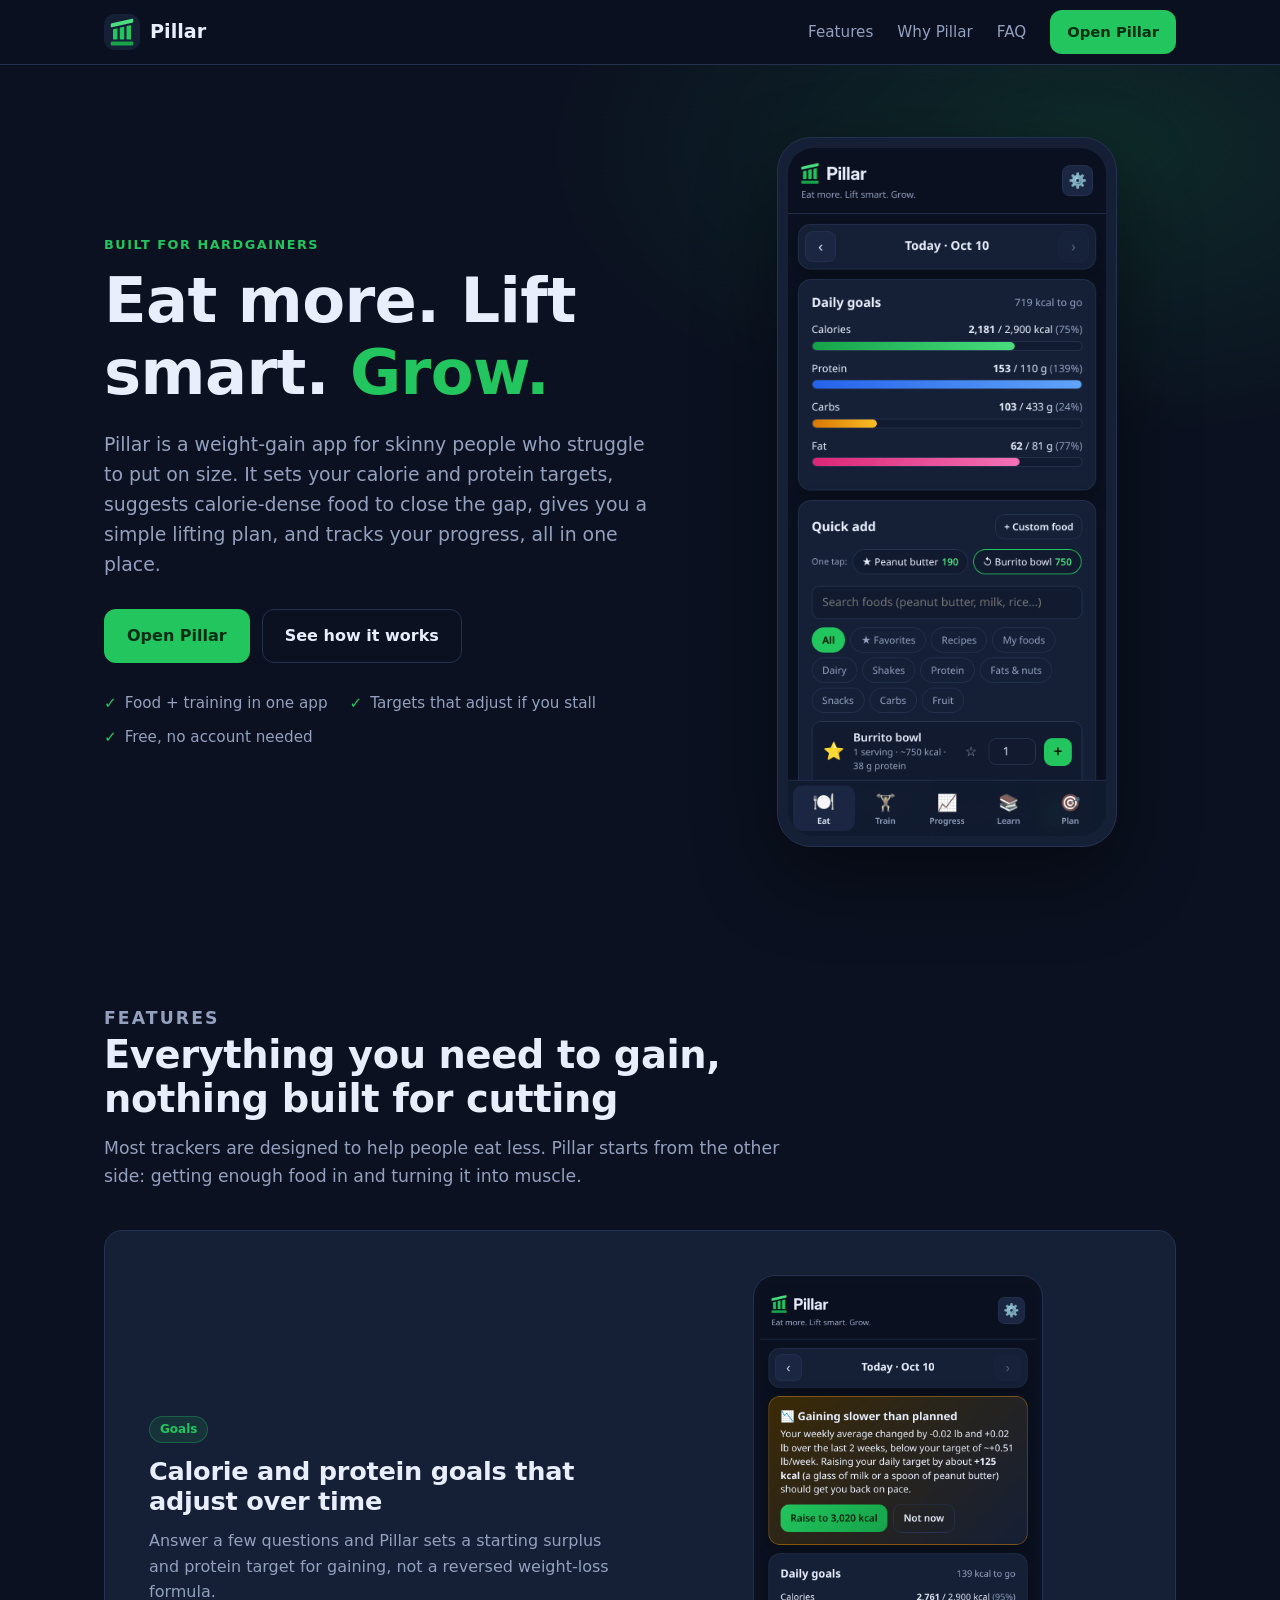
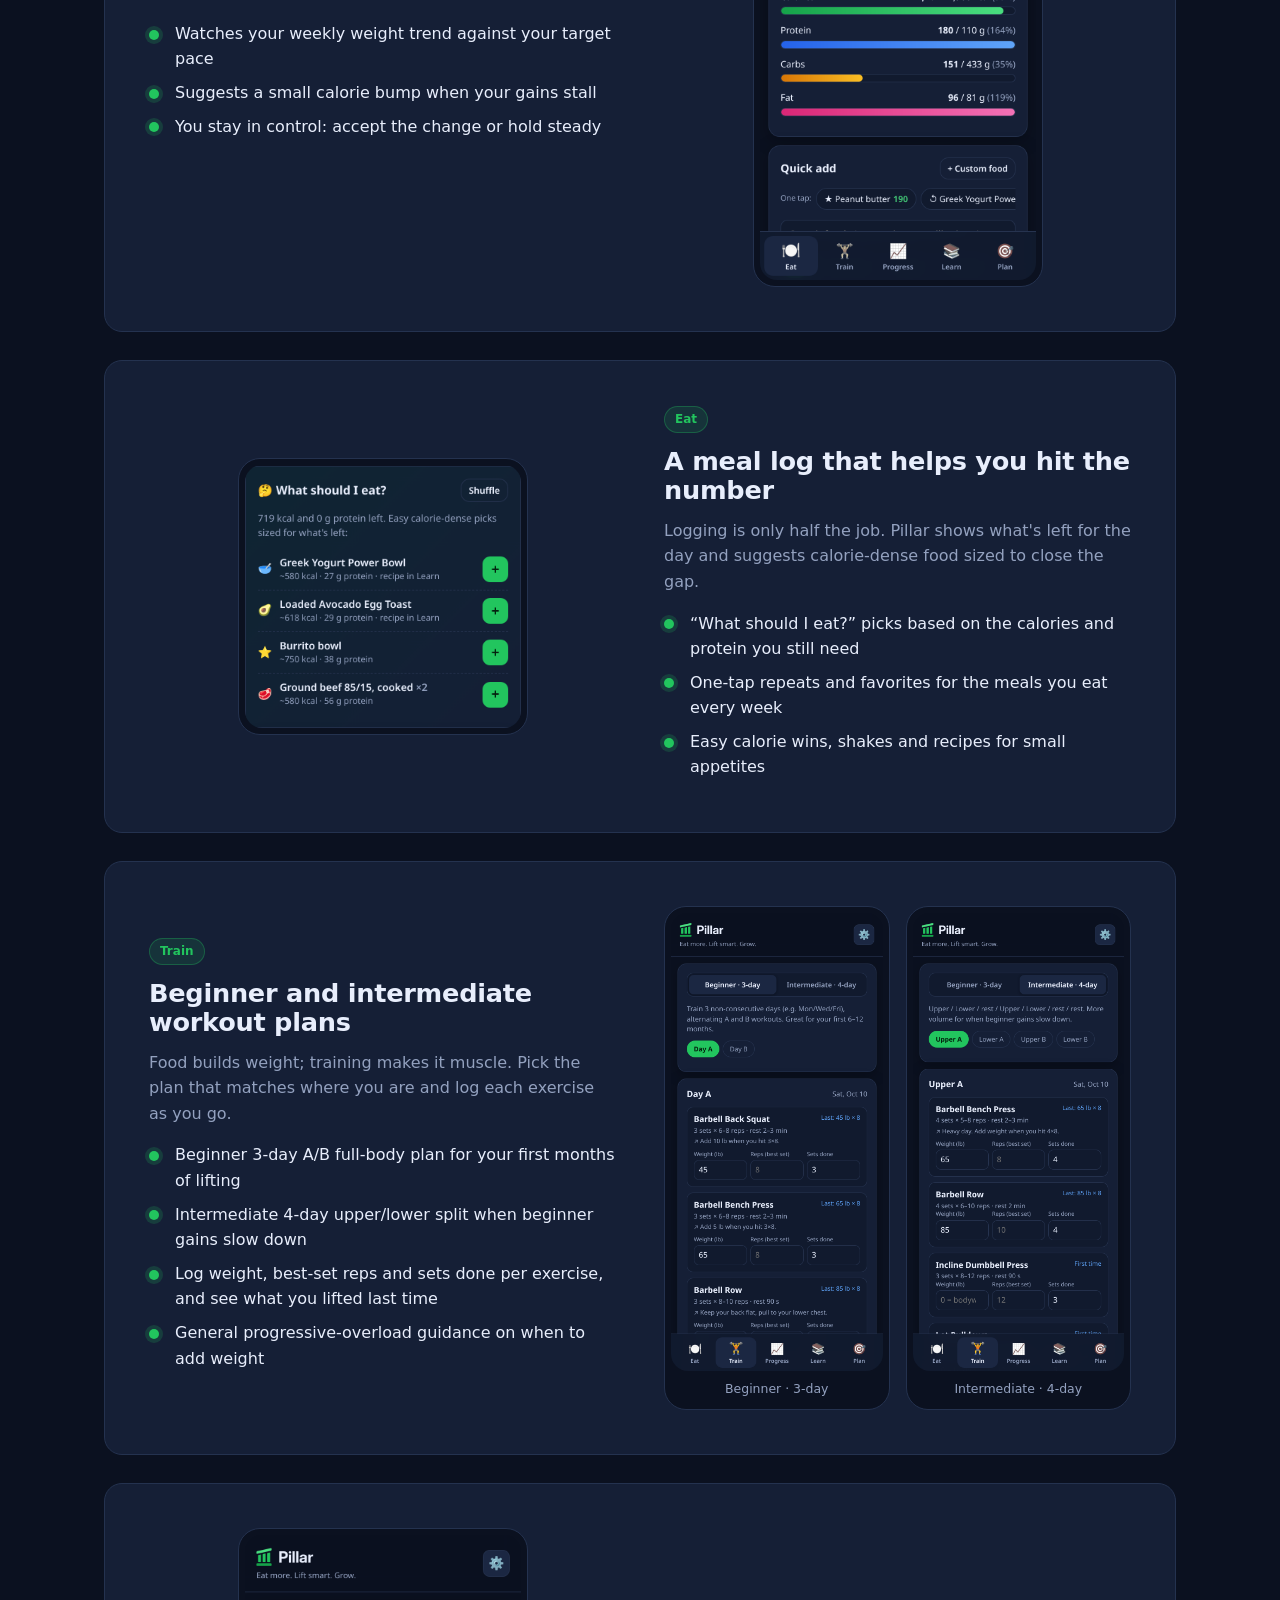
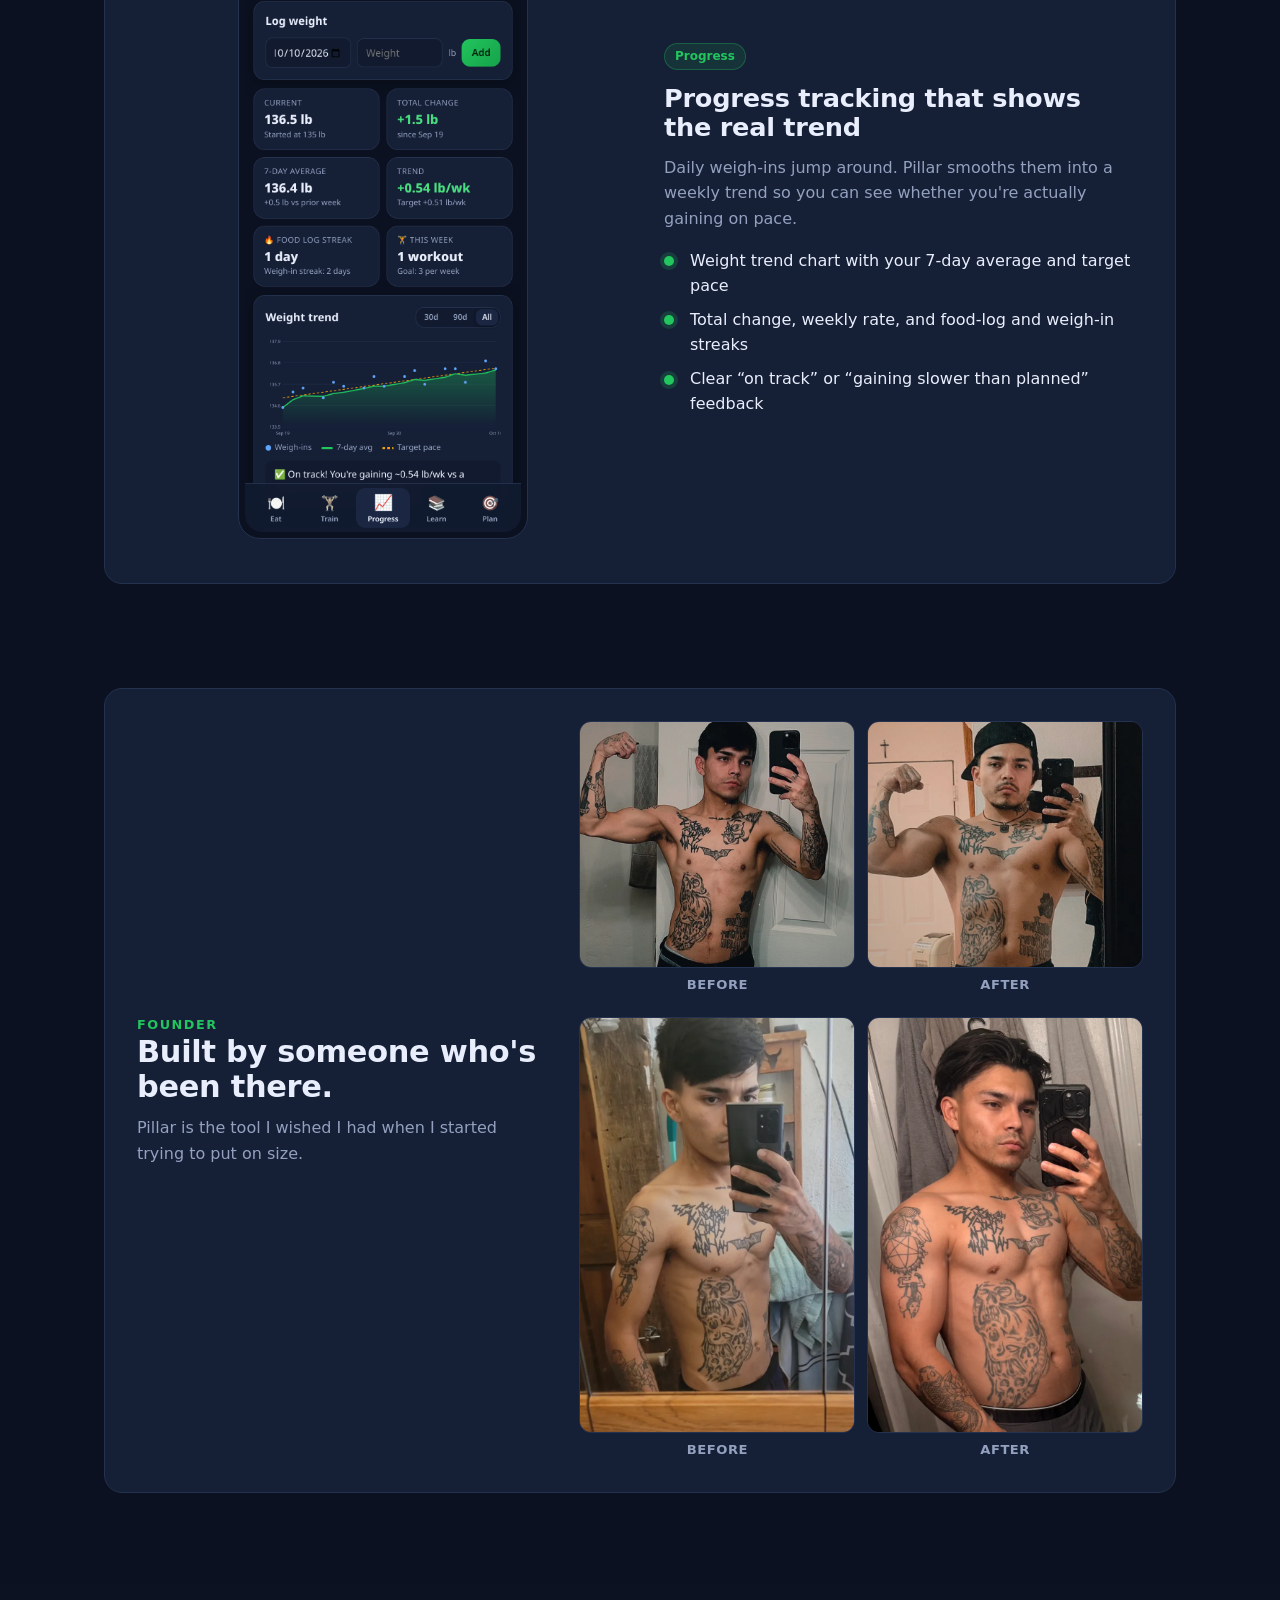
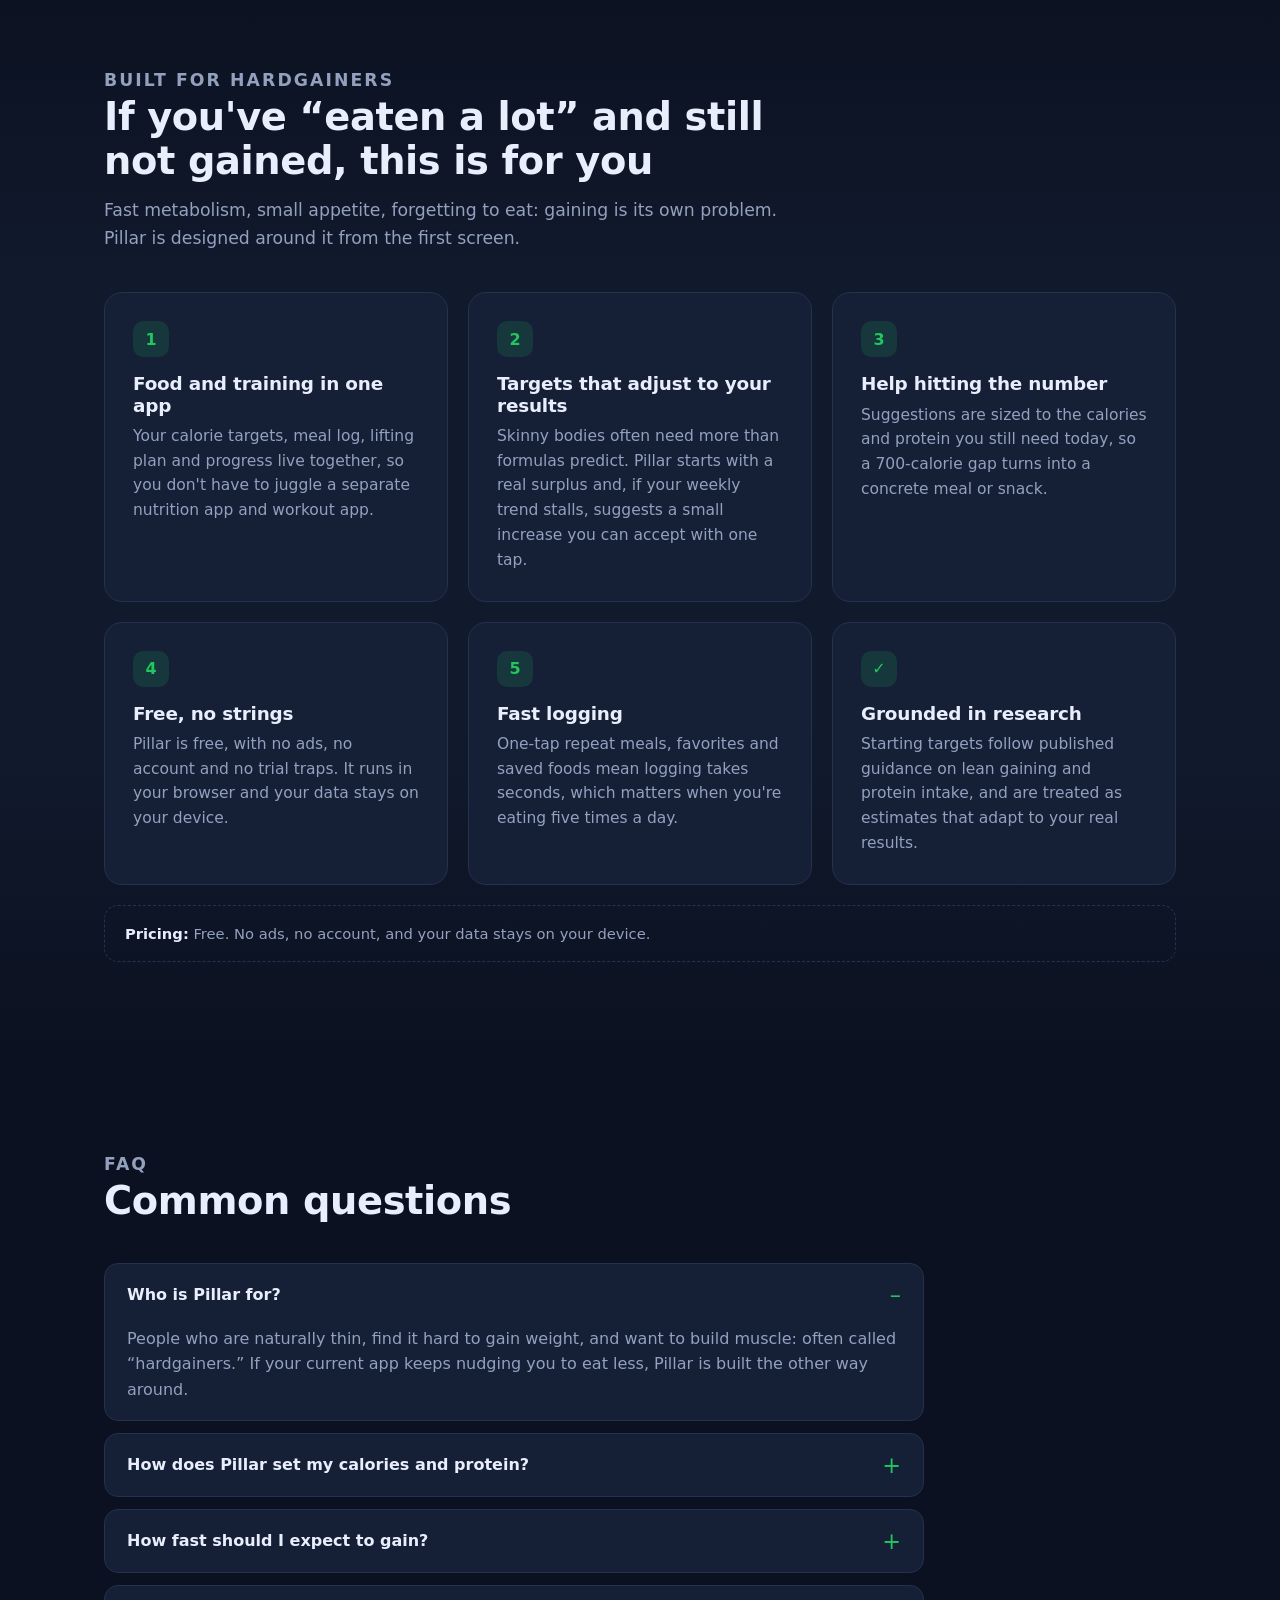
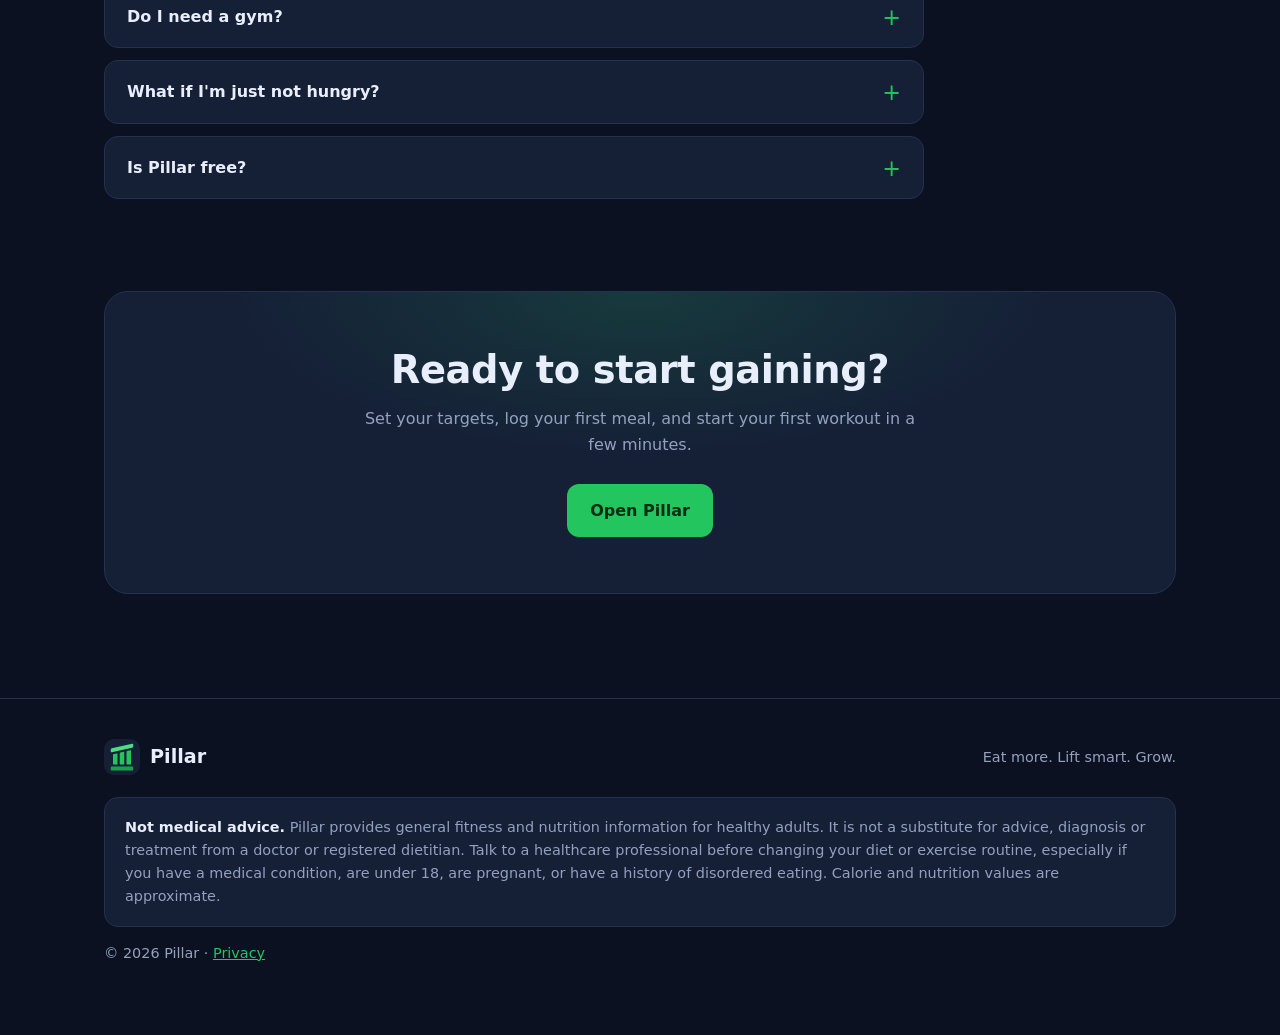
==== commit 6a92f471: "Founder section: keep original pair, add second before/after pair; remove cropped photos" ====
--- a/index.html
+++ b/index.html
@@ -128,15 +128,16 @@
   }
   /* Founder */
   .founder { padding-top: 24px; }
-  .founder-inner { display: grid; grid-template-columns: 1fr 1.2fr; gap: 40px; align-items: center; background: var(--card); border: 1px solid var(--line); border-radius: var(--radius); padding: 32px; }
+  .founder-inner { display: grid; grid-template-columns: 1fr 1.4fr; gap: 40px; align-items: center; background: var(--card); border: 1px solid var(--line); border-radius: var(--radius); padding: 32px; }
   .founder-copy h2 { font-size: clamp(1.4rem, 2.6vw, 1.9rem); margin-bottom: 10px; }
   .founder-copy p { margin: 0; }
   .founder-photos { display: grid; grid-template-columns: 1fr 1fr; gap: 12px; }
   .founder-photos figure { margin: 0; }
-  .founder-photos img { width: 100%; height: auto; aspect-ratio: 760 / 1007; object-fit: cover; border-radius: 12px; border: 1px solid var(--line); }
+  .founder-pairs { display: grid; gap: 22px; }
+  .founder-photos img { width: 100%; height: auto; aspect-ratio: var(--ar, 3 / 4); object-fit: cover; border-radius: 12px; border: 1px solid var(--line); }
   .founder-photos figcaption { margin-top: 6px; font-size: .82rem; font-weight: 600; color: var(--muted); text-align: center; letter-spacing: .04em; text-transform: uppercase; }
   @media (max-width: 760px) { .founder-inner { grid-template-columns: 1fr; gap: 20px; padding: 22px; } }
-  @media (max-width: 560px) { .founder-photos { grid-template-columns: 1fr; gap: 16px; max-width: 340px; margin: 0 auto; width: 100%; } }
+  @media (max-width: 560px) { .founder-pairs, .founder-photos { grid-template-columns: 1fr; gap: 16px; max-width: 360px; margin: 0 auto; width: 100%; } }
 </style>
 </head>
 <body>
@@ -274,21 +275,39 @@
           <h2>Built by someone who's been there.</h2>
           <p class="muted">Pillar is the tool I wished I had when I started trying to put on size.</p>
         </div>
-        <div class="founder-photos">
-          <figure>
-            <picture>
-              <source srcset="./assets/founder/founder-before.webp" type="image/webp">
-              <img src="./assets/founder/founder-before.jpg" alt="The founder before gaining weight, waist-up mirror photo" width="760" height="1007" loading="lazy" decoding="async">
-            </picture>
-            <figcaption>Before</figcaption>
-          </figure>
-          <figure>
-            <picture>
-              <source srcset="./assets/founder/founder-after.webp" type="image/webp">
-              <img src="./assets/founder/founder-after.jpg" alt="The founder after gaining weight and building muscle, waist-up mirror photo" width="760" height="1007" loading="lazy" decoding="async">
-            </picture>
-            <figcaption>After</figcaption>
-          </figure>
+        <div class="founder-pairs">
+          <div class="founder-photos" style="--ar: 760 / 680">
+            <figure>
+              <picture>
+                <source srcset="./assets/founder/before.webp" type="image/webp">
+                <img src="./assets/founder/before.jpg" alt="The founder before gaining weight" width="760" height="680" loading="lazy" decoding="async">
+              </picture>
+              <figcaption>Before</figcaption>
+            </figure>
+            <figure>
+              <picture>
+                <source srcset="./assets/founder/after.webp" type="image/webp">
+                <img src="./assets/founder/after.jpg" alt="The founder after gaining weight and building muscle" width="760" height="670" loading="lazy" decoding="async">
+              </picture>
+              <figcaption>After</figcaption>
+            </figure>
+          </div>
+          <div class="founder-photos" style="--ar: 760 / 1148">
+            <figure>
+              <picture>
+                <source srcset="./assets/founder/before-2.webp" type="image/webp">
+                <img src="./assets/founder/before-2.jpg" alt="The founder before gaining weight, mirror photo" width="760" height="1148" loading="lazy" decoding="async">
+              </picture>
+              <figcaption>Before</figcaption>
+            </figure>
+            <figure>
+              <picture>
+                <source srcset="./assets/founder/after-2.webp" type="image/webp">
+                <img src="./assets/founder/after-2.jpg" alt="The founder after gaining weight and building muscle, mirror photo" width="760" height="1148" loading="lazy" decoding="async">
+              </picture>
+              <figcaption>After</figcaption>
+            </figure>
+          </div>
         </div>
       </div>
     </div>
